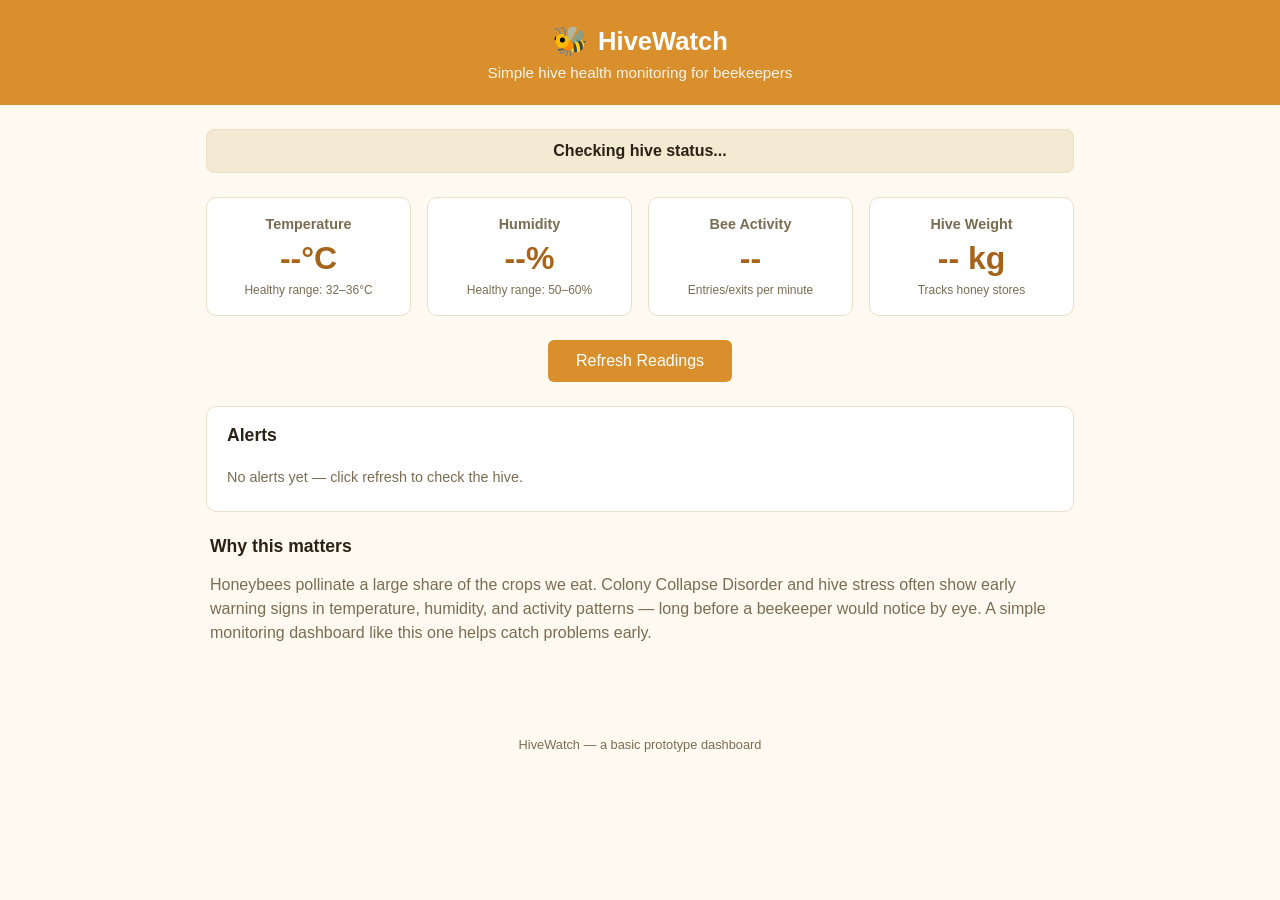
==== index.html @ 5d836e49 "Initial commit" ====
<!DOCTYPE html>
<html lang="en">
<head>
<meta charset="UTF-8">
<meta name="viewport" content="width=device-width, initial-scale=1.0">
<title>HiveWatch — Honeybee Monitoring</title>
<link rel="stylesheet" href="style.css">
</head>
<body>

  <header class="topbar">
    <div class="brand">
      <span class="brand-mark">🐝</span>
      <span class="brand-name">HiveWatch</span>
    </div>
    <p class="tagline">Simple hive health monitoring for beekeepers</p>
  </header>

  <main>

    <section class="status-banner" id="statusBanner">
      <span id="statusText">Checking hive status...</span>
    </section>

    <section class="stats-grid">
      <div class="stat-card">
        <h3>Temperature</h3>
        <p class="stat-value"><span id="tempValue">--</span>°C</p>
        <p class="stat-range">Healthy range: 32–36°C</p>
      </div>

      <div class="stat-card">
        <h3>Humidity</h3>
        <p class="stat-value"><span id="humidityValue">--</span>%</p>
        <p class="stat-range">Healthy range: 50–60%</p>
      </div>

      <div class="stat-card">
        <h3>Bee Activity</h3>
        <p class="stat-value"><span id="activityValue">--</span></p>
        <p class="stat-range">Entries/exits per minute</p>
      </div>

      <div class="stat-card">
        <h3>Hive Weight</h3>
        <p class="stat-value"><span id="weightValue">--</span> kg</p>
        <p class="stat-range">Tracks honey stores</p>
      </div>
    </section>

    <section class="controls">
      <button id="refreshBtn">Refresh Readings</button>
    </section>

    <section class="alerts">
      <h2>Alerts</h2>
      <ul id="alertList">
        <li class="no-alerts">No alerts yet — click refresh to check the hive.</li>
      </ul>
    </section>

    <section class="about">
      <h2>Why this matters</h2>
      <p>Honeybees pollinate a large share of the crops we eat. Colony Collapse Disorder and hive stress often show early warning signs in temperature, humidity, and activity patterns — long before a beekeeper would notice by eye. A simple monitoring dashboard like this one helps catch problems early.</p>
    </section>

  </main>

  <footer>
    <p>HiveWatch — a basic prototype dashboard</p>
  </footer>

<script src="script.js"></script>
</body>
</html>
---- style.css ----
:root {
  --amber: #d98f2b;
  --amber-dark: #a8631a;
  --dark: #2b2114;
  --bg: #fffaf1;
  --card-bg: #ffffff;
  --border: #eadfc7;
  --ok: #3f8a45;
  --warn: #c94b3b;
  --muted: #7a6c52;
}

* {
  box-sizing: border-box;
}

body {
  margin: 0;
  font-family: "Segoe UI", Roboto, Arial, sans-serif;
  background: var(--bg);
  color: var(--dark);
}

.topbar {
  background: var(--amber);
  color: #fff;
  padding: 24px 20px;
  text-align: center;
}

.brand {
  display: flex;
  justify-content: center;
  align-items: center;
  gap: 10px;
  font-size: 1.6rem;
  font-weight: 700;
}

.brand-mark {
  font-size: 1.8rem;
}

.tagline {
  margin: 6px 0 0;
  font-size: 0.95rem;
  opacity: 0.9;
}

main {
  max-width: 900px;
  margin: 0 auto;
  padding: 24px 16px 48px;
}

.status-banner {
  background: #f4ead4;
  border: 1px solid var(--border);
  border-radius: 8px;
  padding: 12px 16px;
  text-align: center;
  font-weight: 600;
  margin-bottom: 24px;
}

.status-banner.ok {
  background: #e6f4e6;
  color: var(--ok);
  border-color: #bfe3bf;
}

.status-banner.warn {
  background: #fbe9e6;
  color: var(--warn);
  border-color: #f3c6bd;
}

.stats-grid {
  display: grid;
  grid-template-columns: repeat(auto-fit, minmax(180px, 1fr));
  gap: 16px;
  margin-bottom: 24px;
}

.stat-card {
  background: var(--card-bg);
  border: 1px solid var(--border);
  border-radius: 10px;
  padding: 18px;
  text-align: center;
}

.stat-card h3 {
  margin: 0 0 8px;
  font-size: 0.9rem;
  color: var(--muted);
  font-weight: 600;
}

.stat-value {
  font-size: 2rem;
  font-weight: 700;
  color: var(--amber-dark);
  margin: 0;
}

.stat-range {
  font-size: 0.75rem;
  color: var(--muted);
  margin: 6px 0 0;
}

.controls {
  text-align: center;
  margin-bottom: 24px;
}

#refreshBtn {
  background: var(--amber);
  color: #fff;
  border: none;
  padding: 12px 28px;
  border-radius: 6px;
  font-size: 1rem;
  cursor: pointer;
}

#refreshBtn:hover {
  background: var(--amber-dark);
}

.alerts {
  background: var(--card-bg);
  border: 1px solid var(--border);
  border-radius: 10px;
  padding: 18px 20px;
  margin-bottom: 24px;
}

.alerts h2 {
  margin-top: 0;
  font-size: 1.1rem;
}

#alertList {
  list-style: none;
  margin: 0;
  padding: 0;
}

#alertList li {
  padding: 8px 0;
  border-bottom: 1px solid var(--border);
  font-size: 0.9rem;
}

#alertList li:last-child {
  border-bottom: none;
}

#alertList li.no-alerts {
  color: var(--muted);
}

#alertList li.warn {
  color: var(--warn);
  font-weight: 600;
}

.about {
  padding: 0 4px;
}

.about h2 {
  font-size: 1.1rem;
}

.about p {
  color: var(--muted);
  line-height: 1.5;
}

footer {
  text-align: center;
  padding: 16px;
  color: var(--muted);
  font-size: 0.8rem;
}
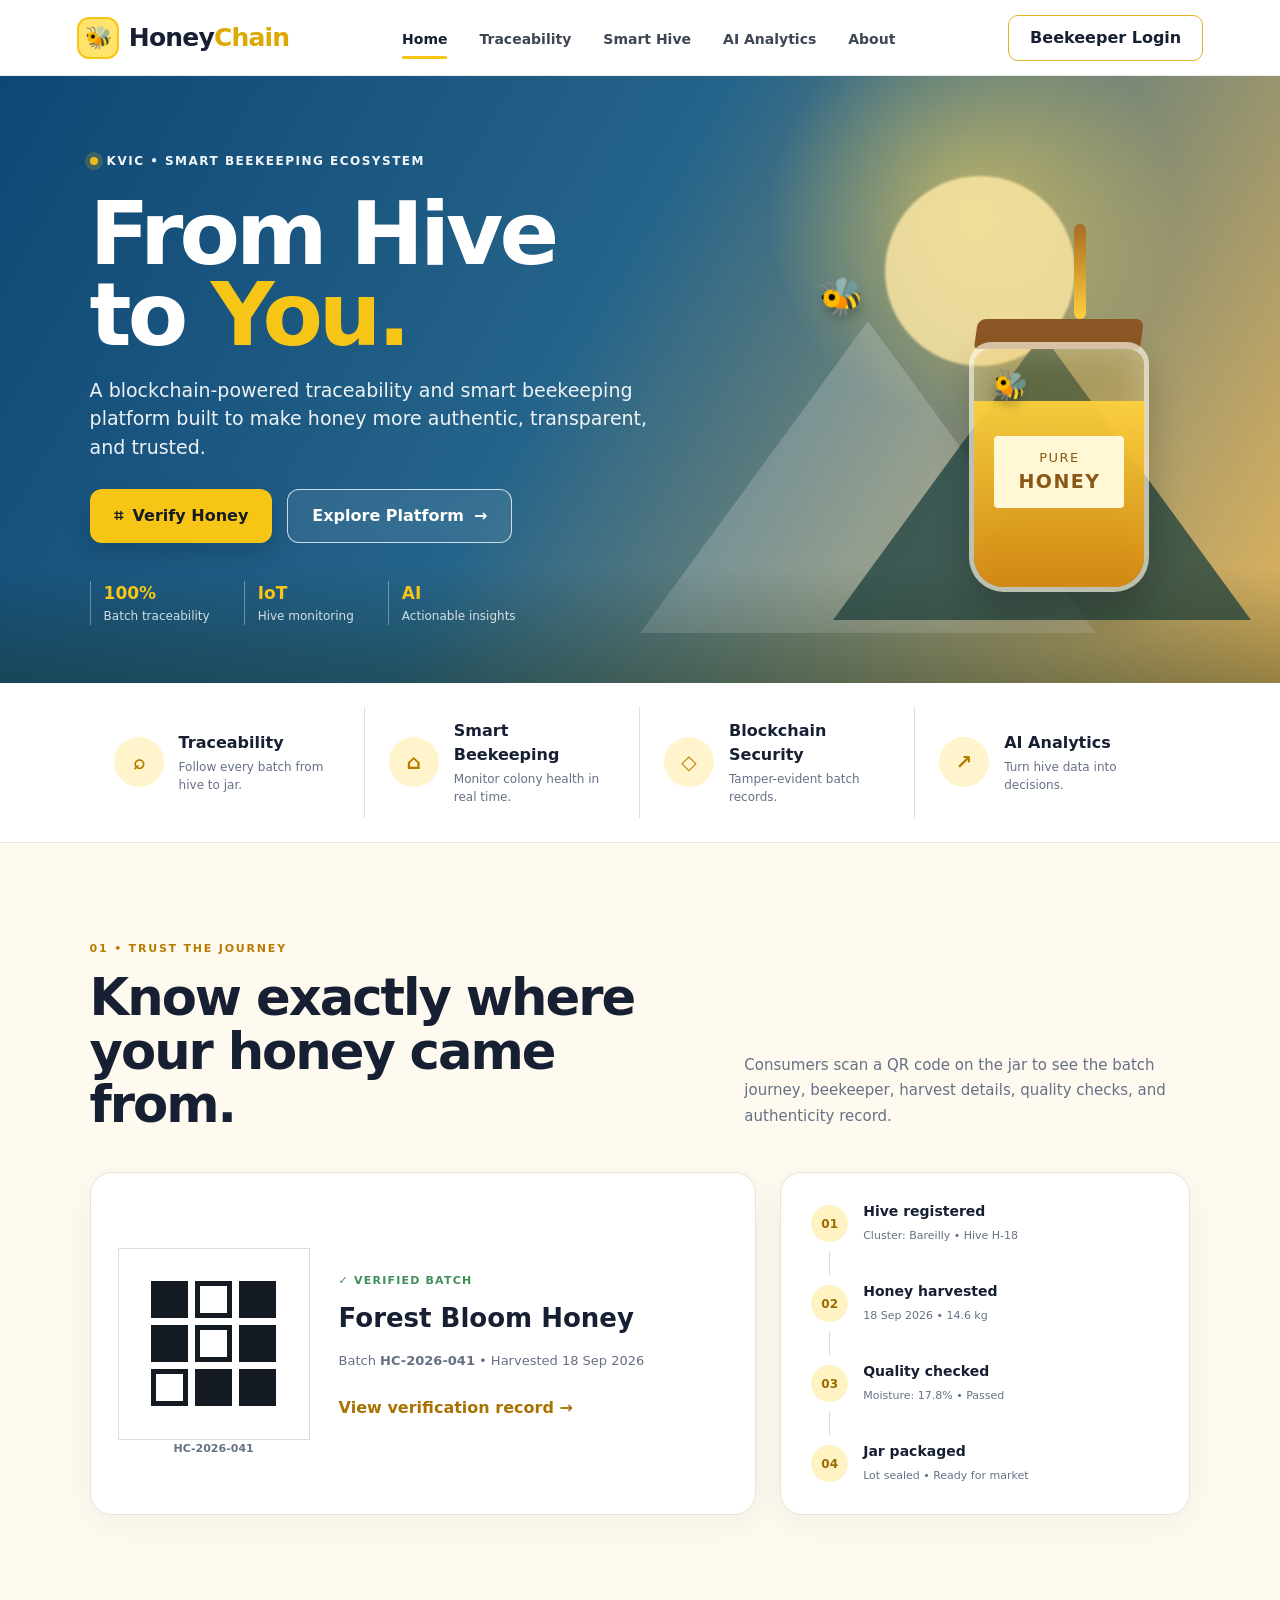
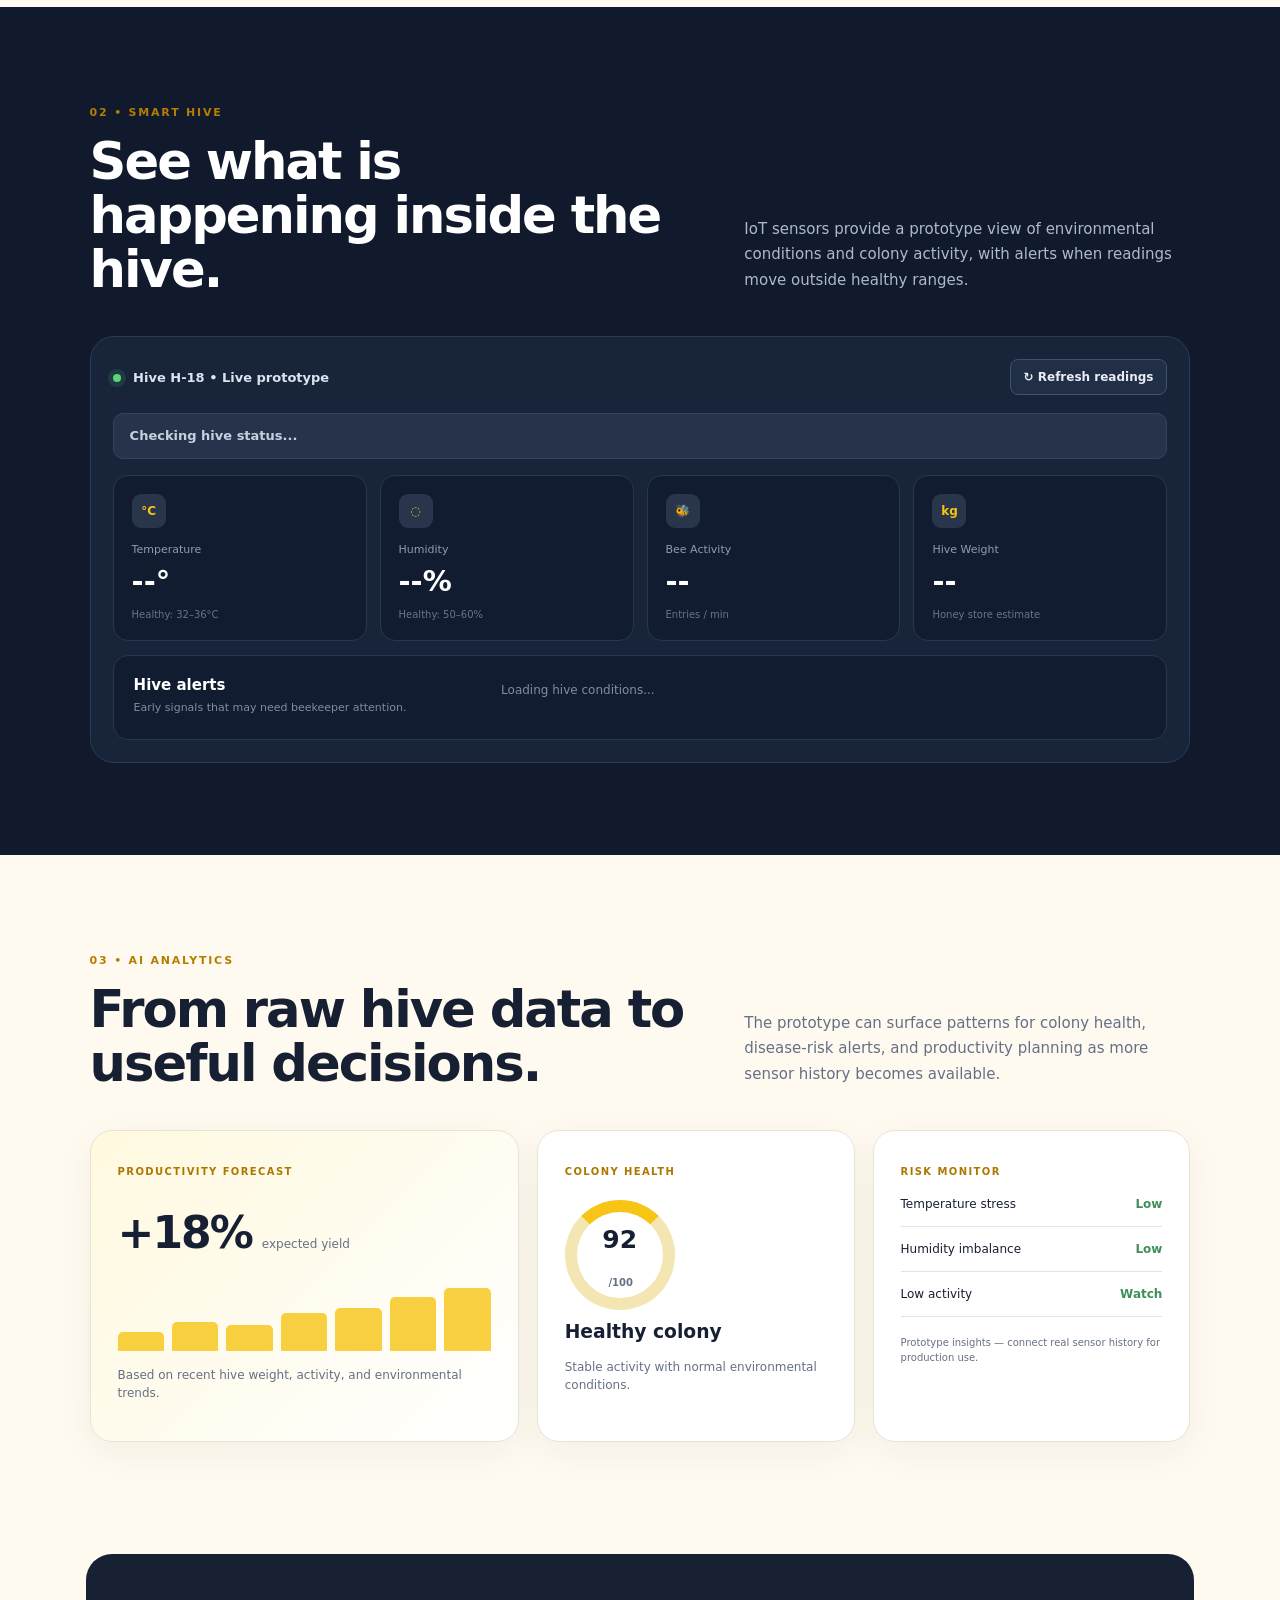
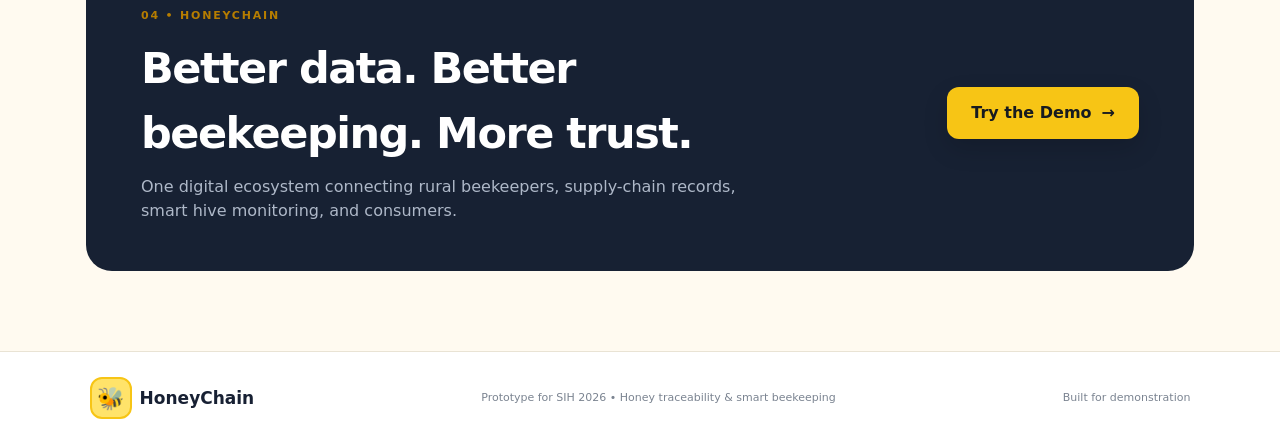
==== commit 2587990c: "Redesign HoneyChain website" ====
--- a/index.html
+++ b/index.html
@@ -1,75 +1,229 @@
 <!DOCTYPE html>
 <html lang="en">
 <head>
-<meta charset="UTF-8">
-<meta name="viewport" content="width=device-width, initial-scale=1.0">
-<title>HiveWatch — Honeybee Monitoring</title>
-<link rel="stylesheet" href="style.css">
+  <meta charset="UTF-8" />
+  <meta name="viewport" content="width=device-width, initial-scale=1.0" />
+  <title>HoneyChain — From Hive to You</title>
+  <meta name="description" content="HoneyChain — blockchain-powered honey traceability and smart beekeeping prototype." />
+  <link rel="stylesheet" href="style.css" />
 </head>
 <body>
-
-  <header class="topbar">
-    <div class="brand">
-      <span class="brand-mark">🐝</span>
-      <span class="brand-name">HiveWatch</span>
+  <header class="navbar">
+    <a class="brand" href="#home" aria-label="HoneyChain home">
+      <span class="brand-icon">🐝</span>
+      <span>Honey<span>Chain</span></span>
+    </a>
+
+    <nav class="nav-links" id="navLinks">
+      <a class="active" href="#home">Home</a>
+      <a href="#traceability">Traceability</a>
+      <a href="#smart-hive">Smart Hive</a>
+      <a href="#analytics">AI Analytics</a>
+      <a href="#about">About</a>
+    </nav>
+
+    <button class="login-btn" id="loginBtn">Beekeeper Login</button>
+    <button class="menu-btn" id="menuBtn" aria-label="Open navigation">☰</button>
+  </header>
+
+  <main>
+    <section class="hero" id="home">
+      <div class="hero-content">
+        <div class="eyebrow"><span></span> KVIC • Smart Beekeeping Ecosystem</div>
+        <h1>From <strong>Hive</strong><br />to <span>You.</span></h1>
+        <p class="hero-copy">
+          A blockchain-powered traceability and smart beekeeping platform
+          built to make honey more authentic, transparent, and trusted.
+        </p>
+
+        <div class="hero-actions">
+          <button class="btn primary" id="scanBtn">
+            <span>⌗</span> Verify Honey
+          </button>
+          <a class="btn secondary" href="#traceability">Explore Platform <span>→</span></a>
+        </div>
+
+        <div class="hero-proof">
+          <div><b>100%</b><span>Batch traceability</span></div>
+          <div><b>IoT</b><span>Hive monitoring</span></div>
+          <div><b>AI</b><span>Actionable insights</span></div>
+        </div>
+      </div>
+
+      <div class="hero-visual" aria-hidden="true">
+        <div class="sun"></div>
+        <div class="mountain mountain-back"></div>
+        <div class="mountain mountain-front"></div>
+        <div class="honey-jar">
+          <div class="jar-lid"></div>
+          <div class="jar">
+            <div class="honey"></div>
+            <div class="jar-label">PURE<br /><b>HONEY</b></div>
+          </div>
+        </div>
+        <div class="bee bee-one">🐝</div>
+        <div class="bee bee-two">🐝</div>
+        <div class="honey-drip"></div>
+      </div>
+    </section>
+
+    <section class="feature-strip">
+      <div class="feature-item">
+        <div class="feature-icon">⌕</div>
+        <div><h3>Traceability</h3><p>Follow every batch from hive to jar.</p></div>
+      </div>
+      <div class="feature-item">
+        <div class="feature-icon">⌂</div>
+        <div><h3>Smart Beekeeping</h3><p>Monitor colony health in real time.</p></div>
+      </div>
+      <div class="feature-item">
+        <div class="feature-icon">◇</div>
+        <div><h3>Blockchain Security</h3><p>Tamper-evident batch records.</p></div>
+      </div>
+      <div class="feature-item">
+        <div class="feature-icon">↗</div>
+        <div><h3>AI Analytics</h3><p>Turn hive data into decisions.</p></div>
+      </div>
+    </section>
+
+    <section class="section" id="traceability">
+      <div class="section-heading">
+        <div>
+          <span class="section-kicker">01 • TRUST THE JOURNEY</span>
+          <h2>Know exactly where your honey came from.</h2>
+        </div>
+        <p>Consumers scan a QR code on the jar to see the batch journey, beekeeper, harvest details, quality checks, and authenticity record.</p>
+      </div>
+
+      <div class="trace-grid">
+        <div class="trace-card">
+          <div class="qr-box" id="qrBox">
+            <div class="qr-pattern">
+              <i></i><i></i><i></i><i></i><i></i><i></i><i></i><i></i><i></i>
+            </div>
+            <span>HC-2026-041</span>
+          </div>
+          <div class="trace-card-copy">
+            <span class="verified">✓ VERIFIED BATCH</span>
+            <h3>Forest Bloom Honey</h3>
+            <p>Batch <b>HC-2026-041</b> • Harvested 18 Sep 2026</p>
+            <button class="text-btn" id="verifyBtn">View verification record →</button>
+          </div>
+        </div>
+
+        <div class="journey">
+          <div class="journey-step done"><span>01</span><div><b>Hive registered</b><small>Cluster: Bareilly • Hive H-18</small></div></div>
+          <div class="journey-line"></div>
+          <div class="journey-step done"><span>02</span><div><b>Honey harvested</b><small>18 Sep 2026 • 14.6 kg</small></div></div>
+          <div class="journey-line"></div>
+          <div class="journey-step done"><span>03</span><div><b>Quality checked</b><small>Moisture: 17.8% • Passed</small></div></div>
+          <div class="journey-line"></div>
+          <div class="journey-step"><span>04</span><div><b>Jar packaged</b><small>Lot sealed • Ready for market</small></div></div>
+        </div>
+      </div>
+    </section>
+
+    <section class="section dark-section" id="smart-hive">
+      <div class="section-heading light">
+        <div>
+          <span class="section-kicker">02 • SMART HIVE</span>
+          <h2>See what is happening inside the hive.</h2>
+        </div>
+        <p>IoT sensors provide a prototype view of environmental conditions and colony activity, with alerts when readings move outside healthy ranges.</p>
+      </div>
+
+      <div class="dashboard">
+        <div class="dash-top">
+          <div><span class="live-dot"></span> Hive H-18 • Live prototype</div>
+          <button id="refreshBtn" class="refresh-btn">↻ Refresh readings</button>
+        </div>
+
+        <div class="status" id="statusBanner"><span id="statusText">Checking hive status...</span></div>
+
+        <div class="sensor-grid">
+          <article class="sensor-card"><span class="sensor-icon">°C</span><small>Temperature</small><strong><span id="tempValue">--</span>°</strong><em>Healthy: 32–36°C</em></article>
+          <article class="sensor-card"><span class="sensor-icon">◌</span><small>Humidity</small><strong><span id="humidityValue">--</span>%</strong><em>Healthy: 50–60%</em></article>
+          <article class="sensor-card"><span class="sensor-icon">🐝</span><small>Bee Activity</small><strong><span id="activityValue">--</span></strong><em>Entries / min</em></article>
+          <article class="sensor-card"><span class="sensor-icon">kg</span><small>Hive Weight</small><strong><span id="weightValue">--</span></strong><em>Honey store estimate</em></article>
+        </div>
+
+        <div class="alert-panel">
+          <div>
+            <h3>Hive alerts</h3>
+            <p>Early signals that may need beekeeper attention.</p>
+          </div>
+          <ul id="alertList"><li class="no-alerts">Loading hive conditions...</li></ul>
+        </div>
+      </div>
+    </section>
+
+    <section class="section" id="analytics">
+      <div class="section-heading">
+        <div>
+          <span class="section-kicker">03 • AI ANALYTICS</span>
+          <h2>From raw hive data to useful decisions.</h2>
+        </div>
+        <p>The prototype can surface patterns for colony health, disease-risk alerts, and productivity planning as more sensor history becomes available.</p>
+      </div>
+
+      <div class="analytics-grid">
+        <article class="insight-card featured">
+          <span class="insight-label">PRODUCTIVITY FORECAST</span>
+          <div class="forecast"><strong>+18%</strong><span>expected yield</span></div>
+          <div class="mini-chart"><i style="height:28%"></i><i style="height:42%"></i><i style="height:38%"></i><i style="height:55%"></i><i style="height:62%"></i><i style="height:78%"></i><i style="height:91%"></i></div>
+          <p>Based on recent hive weight, activity, and environmental trends.</p>
+        </article>
+
+        <article class="insight-card">
+          <span class="insight-label">COLONY HEALTH</span>
+          <div class="health-ring">92<span>/100</span></div>
+          <h3>Healthy colony</h3>
+          <p>Stable activity with normal environmental conditions.</p>
+        </article>
+
+        <article class="insight-card">
+          <span class="insight-label">RISK MONITOR</span>
+          <div class="risk-row"><span>Temperature stress</span><b>Low</b></div>
+          <div class="risk-row"><span>Humidity imbalance</span><b>Low</b></div>
+          <div class="risk-row"><span>Low activity</span><b>Watch</b></div>
+          <p class="muted-note">Prototype insights — connect real sensor history for production use.</p>
+        </article>
+      </div>
+    </section>
+
+    <section class="cta-section" id="about">
+      <div>
+        <span class="section-kicker">04 • HONEYCHAIN</span>
+        <h2>Better data. Better beekeeping. More trust.</h2>
+        <p>One digital ecosystem connecting rural beekeepers, supply-chain records, smart hive monitoring, and consumers.</p>
+      </div>
+      <button class="btn primary" id="demoBtn">Try the Demo <span>→</span></button>
+    </section>
+  </main>
+
+  <footer>
+    <div class="footer-brand"><span class="brand-icon">🐝</span> HoneyChain</div>
+    <p>Prototype for SIH 2026 • Honey traceability & smart beekeeping</p>
+    <span>Built for demonstration</span>
+  </footer>
+
+  <div class="modal hidden" id="modal">
+    <div class="modal-card">
+      <button class="modal-close" id="modalClose">×</button>
+      <div class="modal-icon">✓</div>
+      <span class="verified">VERIFIED BATCH</span>
+      <h2>HoneyChain authenticity record</h2>
+      <p>This prototype record confirms that batch <b>HC-2026-041</b> is linked to Hive H-18 and its recorded harvest and quality-check events.</p>
+      <div class="record">
+        <span>Batch ID</span><b>HC-2026-041</b>
+        <span>Origin</span><b>Bareilly Beekeeping Cluster</b>
+        <span>Harvest</span><b>18 September 2026</b>
+        <span>Record status</span><b class="green">Tamper-evident demo record</b>
+      </div>
+      <button class="btn primary full" id="modalDone">Done</button>
     </div>
-    <p class="tagline">Simple hive health monitoring for beekeepers</p>
-  </header>
-
-  <main>
-
-    <section class="status-banner" id="statusBanner">
-      <span id="statusText">Checking hive status...</span>
-    </section>
-
-    <section class="stats-grid">
-      <div class="stat-card">
-        <h3>Temperature</h3>
-        <p class="stat-value"><span id="tempValue">--</span>°C</p>
-        <p class="stat-range">Healthy range: 32–36°C</p>
-      </div>
-
-      <div class="stat-card">
-        <h3>Humidity</h3>
-        <p class="stat-value"><span id="humidityValue">--</span>%</p>
-        <p class="stat-range">Healthy range: 50–60%</p>
-      </div>
-
-      <div class="stat-card">
-        <h3>Bee Activity</h3>
-        <p class="stat-value"><span id="activityValue">--</span></p>
-        <p class="stat-range">Entries/exits per minute</p>
-      </div>
-
-      <div class="stat-card">
-        <h3>Hive Weight</h3>
-        <p class="stat-value"><span id="weightValue">--</span> kg</p>
-        <p class="stat-range">Tracks honey stores</p>
-      </div>
-    </section>
-
-    <section class="controls">
-      <button id="refreshBtn">Refresh Readings</button>
-    </section>
-
-    <section class="alerts">
-      <h2>Alerts</h2>
-      <ul id="alertList">
-        <li class="no-alerts">No alerts yet — click refresh to check the hive.</li>
-      </ul>
-    </section>
-
-    <section class="about">
-      <h2>Why this matters</h2>
-      <p>Honeybees pollinate a large share of the crops we eat. Colony Collapse Disorder and hive stress often show early warning signs in temperature, humidity, and activity patterns — long before a beekeeper would notice by eye. A simple monitoring dashboard like this one helps catch problems early.</p>
-    </section>
-
-  </main>
-
-  <footer>
-    <p>HiveWatch — a basic prototype dashboard</p>
-  </footer>
-
-<script src="script.js"></script>
+  </div>
+
+  <script src="script.js"></script>
 </body>
 </html>
--- a/style.css
+++ b/style.css
@@ -1,188 +1,258 @@
 :root {
-  --amber: #d98f2b;
-  --amber-dark: #a8631a;
-  --dark: #2b2114;
-  --bg: #fffaf1;
-  --card-bg: #ffffff;
-  --border: #eadfc7;
-  --ok: #3f8a45;
-  --warn: #c94b3b;
-  --muted: #7a6c52;
-}
-
-* {
-  box-sizing: border-box;
-}
-
+  --yellow: #f7c515;
+  --yellow-dark: #dca900;
+  --ink: #172033;
+  --muted: #667085;
+  --cream: #fffaf0;
+  --cream-2: #f8f0d9;
+  --white: #ffffff;
+  --line: #e9e3d4;
+  --green: #3f8f5b;
+  --red: #c94c43;
+  --navy: #101a2c;
+}
+
+* { box-sizing: border-box; }
+html { scroll-behavior: smooth; }
 body {
   margin: 0;
-  font-family: "Segoe UI", Roboto, Arial, sans-serif;
-  background: var(--bg);
-  color: var(--dark);
-}
-
-.topbar {
-  background: var(--amber);
-  color: #fff;
-  padding: 24px 20px;
-  text-align: center;
-}
-
+  font-family: Inter, ui-sans-serif, system-ui, -apple-system, BlinkMacSystemFont, "Segoe UI", sans-serif;
+  color: var(--ink);
+  background: var(--cream);
+  line-height: 1.5;
+}
+button, a { font: inherit; }
+button { cursor: pointer; }
+a { color: inherit; text-decoration: none; }
+
+.navbar {
+  height: 76px;
+  background: rgba(255,255,255,.96);
+  border-bottom: 1px solid rgba(20,30,45,.08);
+  display: flex;
+  align-items: center;
+  padding: 0 clamp(22px, 6vw, 84px);
+  gap: 30px;
+  position: sticky;
+  top: 0;
+  z-index: 20;
+  backdrop-filter: blur(14px);
+}
 .brand {
-  display: flex;
-  justify-content: center;
-  align-items: center;
-  gap: 10px;
-  font-size: 1.6rem;
-  font-weight: 700;
-}
-
-.brand-mark {
-  font-size: 1.8rem;
-}
-
-.tagline {
-  margin: 6px 0 0;
-  font-size: 0.95rem;
-  opacity: 0.9;
-}
-
-main {
-  max-width: 900px;
-  margin: 0 auto;
-  padding: 24px 16px 48px;
-}
-
-.status-banner {
-  background: #f4ead4;
-  border: 1px solid var(--border);
-  border-radius: 8px;
-  padding: 12px 16px;
-  text-align: center;
-  font-weight: 600;
-  margin-bottom: 24px;
-}
-
-.status-banner.ok {
-  background: #e6f4e6;
-  color: var(--ok);
-  border-color: #bfe3bf;
-}
-
-.status-banner.warn {
-  background: #fbe9e6;
-  color: var(--warn);
-  border-color: #f3c6bd;
-}
-
-.stats-grid {
-  display: grid;
-  grid-template-columns: repeat(auto-fit, minmax(180px, 1fr));
-  gap: 16px;
-  margin-bottom: 24px;
-}
-
-.stat-card {
-  background: var(--card-bg);
-  border: 1px solid var(--border);
-  border-radius: 10px;
-  padding: 18px;
-  text-align: center;
-}
-
-.stat-card h3 {
-  margin: 0 0 8px;
-  font-size: 0.9rem;
-  color: var(--muted);
-  font-weight: 600;
-}
-
-.stat-value {
-  font-size: 2rem;
-  font-weight: 700;
-  color: var(--amber-dark);
-  margin: 0;
-}
-
-.stat-range {
-  font-size: 0.75rem;
-  color: var(--muted);
-  margin: 6px 0 0;
-}
-
-.controls {
-  text-align: center;
-  margin-bottom: 24px;
-}
-
-#refreshBtn {
-  background: var(--amber);
-  color: #fff;
-  border: none;
-  padding: 12px 28px;
-  border-radius: 6px;
-  font-size: 1rem;
-  cursor: pointer;
-}
-
-#refreshBtn:hover {
-  background: var(--amber-dark);
-}
-
-.alerts {
-  background: var(--card-bg);
-  border: 1px solid var(--border);
-  border-radius: 10px;
-  padding: 18px 20px;
-  margin-bottom: 24px;
-}
-
-.alerts h2 {
-  margin-top: 0;
-  font-size: 1.1rem;
-}
-
-#alertList {
-  list-style: none;
-  margin: 0;
-  padding: 0;
-}
-
-#alertList li {
-  padding: 8px 0;
-  border-bottom: 1px solid var(--border);
-  font-size: 0.9rem;
-}
-
-#alertList li:last-child {
-  border-bottom: none;
-}
-
-#alertList li.no-alerts {
-  color: var(--muted);
-}
-
-#alertList li.warn {
-  color: var(--warn);
-  font-weight: 600;
-}
-
-.about {
-  padding: 0 4px;
-}
-
-.about h2 {
-  font-size: 1.1rem;
-}
-
-.about p {
-  color: var(--muted);
-  line-height: 1.5;
-}
-
-footer {
-  text-align: center;
-  padding: 16px;
-  color: var(--muted);
-  font-size: 0.8rem;
-}
+  display: flex; align-items: center; gap: 10px;
+  font-size: 25px; font-weight: 800; letter-spacing: -.8px;
+}
+.brand > span:last-child span { color: var(--yellow-dark); }
+.brand-icon {
+  width: 42px; height: 42px; border-radius: 12px;
+  display: grid; place-items: center;
+  background: #ffe36a; border: 2px solid var(--yellow);
+  font-size: 22px;
+}
+.nav-links { display: flex; gap: 32px; margin: 0 auto; }
+.nav-links a { padding: 27px 0 24px; color: #3e4654; font-weight: 600; font-size: 14px; position: relative; }
+.nav-links a:hover, .nav-links a.active { color: var(--ink); }
+.nav-links a.active::after {
+  content: ""; position: absolute; height: 3px; left: 0; right: 0; bottom: 15px;
+  background: var(--yellow); border-radius: 99px;
+}
+.login-btn {
+  border: 1.5px solid #dcb426; background: white; border-radius: 10px;
+  padding: 10px 21px; font-weight: 800; color: var(--ink);
+}
+.menu-btn { display:none; border:0; background:transparent; font-size:25px; }
+
+.hero {
+  min-height: 530px;
+  position: relative; overflow: hidden;
+  display: grid; grid-template-columns: 1.05fr .95fr;
+  padding: 76px clamp(22px, 7vw, 96px) 58px;
+  color: white;
+  background:
+    radial-gradient(circle at 76% 23%, rgba(255,219,90,.55), transparent 19%),
+    linear-gradient(120deg, #0e4774 0%, #25648a 45%, #e3b45c 100%);
+}
+.hero::after {
+  content: ""; position:absolute; inset:auto 0 0; height:115px;
+  background: linear-gradient(180deg, transparent, rgba(22,45,25,.38));
+}
+.hero-content { z-index: 3; max-width: 650px; }
+.eyebrow { display:flex; align-items:center; gap:9px; font-size:12px; letter-spacing:1.5px; font-weight:800; text-transform:uppercase; opacity:.95; }
+.eyebrow span { width:8px; height:8px; background:var(--yellow); border-radius:50%; box-shadow:0 0 0 5px rgba(247,197,21,.2); }
+.hero h1 { font-size: clamp(54px, 7vw, 88px); line-height:.92; letter-spacing:-4px; margin:24px 0 20px; }
+.hero h1 strong { font-weight: 800; }
+.hero h1 span { color: var(--yellow); }
+.hero-copy { max-width: 590px; font-size: 19px; color: rgba(255,255,255,.92); }
+.hero-actions { display:flex; gap:15px; margin-top:28px; flex-wrap:wrap; }
+.btn {
+  border: 0; border-radius: 12px; padding: 14px 24px; font-weight:800;
+  display:inline-flex; align-items:center; justify-content:center; gap:10px;
+  transition: .2s transform, .2s box-shadow, .2s background;
+}
+.btn:hover { transform: translateY(-2px); }
+.btn.primary { background: var(--yellow); color:#171b20; box-shadow: 0 10px 25px rgba(0,0,0,.15); }
+.btn.primary:hover { background:#ffd63c; }
+.btn.secondary { color:white; border:1.5px solid rgba(255,255,255,.75); background:rgba(255,255,255,.08); }
+.hero-proof { display:flex; gap:34px; margin-top:38px; }
+.hero-proof div { display:flex; flex-direction:column; border-left:1px solid rgba(255,255,255,.35); padding-left:13px; }
+.hero-proof b { font-size:17px; color:var(--yellow); }
+.hero-proof span { font-size:12px; opacity:.8; }
+
+.hero-visual { position:relative; min-height:400px; }
+.sun { width:190px; height:190px; border-radius:50%; background:#ffe9a6; opacity:.8; position:absolute; right:22%; top:5%; filter:blur(1px); }
+.mountain { position:absolute; bottom:18px; width:0; height:0; border-left:190px solid transparent; border-right:190px solid transparent; border-bottom:260px solid rgba(27,66,80,.55); }
+.mountain-back { left:2%; border-bottom-color:rgba(255,255,255,.18); transform:scale(1.2); }
+.mountain-front { right:-8%; border-bottom-color:rgba(24,61,62,.72); transform:scale(1.1); }
+.honey-jar { position:absolute; right:4%; bottom:6px; width:220px; height:300px; z-index:2; }
+.jar-lid { position:absolute; left:27px; top:0; width:166px; height:30px; border-radius:8px 8px 4px 4px; background:#8b5724; transform:skew(-8deg); }
+.jar {
+  position:absolute; left:20px; top:23px; width:180px; height:250px;
+  border:5px solid rgba(255,255,255,.58); border-top-width:7px;
+  border-radius:22px 22px 35px 35px; overflow:hidden;
+  background:rgba(245,187,44,.2); box-shadow:inset 0 0 35px rgba(255,255,255,.25), 0 20px 35px rgba(0,0,0,.2);
+}
+.honey { position:absolute; left:0; right:0; bottom:0; height:78%; background:linear-gradient(180deg,#ffd33c,#d9890e); opacity:.93; }
+.jar-label { position:absolute; left:20px; right:20px; top:87px; padding:12px 4px; text-align:center; background:#fff7d6; color:#8a5716; font-size:13px; letter-spacing:1.5px; border-radius:4px; }
+.jar-label b { font-size:19px; }
+.bee { position:absolute; z-index:4; font-size:36px; filter:drop-shadow(0 8px 5px rgba(0,0,0,.18)); }
+.bee-one { left:29%; top:25%; transform:rotate(-12deg); }
+.bee-two { right:31%; top:45%; font-size:29px; transform:rotate(18deg); }
+.honey-drip { position:absolute; right:104px; top:72px; width:12px; height:95px; background:linear-gradient(#a96b25,#ffd03c); border-radius:10px; z-index:3; }
+
+.feature-strip {
+  display:grid; grid-template-columns:repeat(4,1fr); background:white;
+  padding:24px clamp(20px,7vw,96px); border-bottom:1px solid var(--line);
+}
+.feature-item { display:flex; gap:15px; align-items:center; padding:12px 24px; border-right:1px solid #dedede; }
+.feature-item:last-child { border-right:0; }
+.feature-icon {
+  min-width:50px; height:50px; border-radius:50%; display:grid; place-items:center;
+  background:#fff4cc; color:#b47d00; font-weight:900; font-size:20px;
+}
+.feature-item h3 { margin:0; font-size:16px; }
+.feature-item p { margin:3px 0 0; color:var(--muted); font-size:12px; }
+
+.section { padding:92px clamp(22px, 7vw, 96px); max-width:1300px; margin:auto; }
+.section-heading { display:grid; grid-template-columns:1fr .75fr; gap:60px; align-items:end; margin-bottom:40px; }
+.section-kicker { color:#b67d00; font-weight:900; font-size:11px; letter-spacing:1.8px; }
+.section-heading h2 { font-size:clamp(34px,4vw,53px); line-height:1.05; letter-spacing:-2px; margin:12px 0 0; }
+.section-heading > p { color:var(--muted); font-size:15px; max-width:470px; line-height:1.7; margin:0 0 3px; }
+
+.trace-grid { display:grid; grid-template-columns:1.3fr .8fr; gap:24px; }
+.trace-card, .journey, .insight-card {
+  background:white; border:1px solid var(--line); border-radius:22px;
+  box-shadow:0 10px 35px rgba(42,33,20,.05);
+}
+.trace-card { padding:28px; display:flex; gap:30px; align-items:center; }
+.qr-box { width:190px; min-width:190px; height:190px; background:#fff; border:8px solid #fff; box-shadow:0 0 0 1px #ddd; display:grid; place-items:center; position:relative; }
+.qr-pattern { width:125px; height:125px; display:grid; grid-template-columns:repeat(3,1fr); gap:7px; }
+.qr-pattern i { background:#141a22; display:block; }
+.qr-pattern i:nth-child(2), .qr-pattern i:nth-child(5), .qr-pattern i:nth-child(7) { background:white; border:5px solid #141a22; }
+.qr-box > span { position:absolute; bottom:-27px; font-size:11px; font-weight:800; color:var(--muted); }
+.verified { color:var(--green); font-size:11px; font-weight:900; letter-spacing:1.2px; }
+.trace-card h3 { font-size:26px; margin:8px 0; }
+.trace-card p { color:var(--muted); font-size:13px; }
+.text-btn { border:0; background:transparent; color:#a87300; font-weight:800; padding:0; margin-top:12px; }
+.journey { padding:28px 30px; }
+.journey-step { display:flex; align-items:center; gap:15px; }
+.journey-step > span { width:37px; height:37px; display:grid; place-items:center; border-radius:50%; background:#fff3c4; color:#9a6b00; font-weight:900; font-size:12px; }
+.journey-step b { display:block; font-size:14px; }
+.journey-step small { color:var(--muted); font-size:11px; }
+.journey-line { width:1px; height:25px; background:#e4dcc7; margin:5px 0 5px 18px; }
+
+.dark-section { max-width:none; background:var(--navy); color:white; }
+.dark-section .section-heading { max-width:1108px; margin-left:auto; margin-right:auto; }
+.section-heading.light h2 { color:white; }
+.section-heading.light > p { color:#aeb9ca; }
+.dashboard { max-width:1108px; margin:auto; background:#18243a; border:1px solid #2d3a50; border-radius:24px; padding:22px; }
+.dash-top { display:flex; justify-content:space-between; align-items:center; margin-bottom:18px; color:#dce4ef; font-size:13px; font-weight:700; }
+.live-dot { display:inline-block; width:8px; height:8px; background:#5ed47a; border-radius:50%; box-shadow:0 0 0 5px rgba(94,212,122,.12); margin-right:8px; }
+.refresh-btn { border:1px solid #40516a; background:#202e46; color:#e8edf5; padding:8px 13px; border-radius:8px; font-size:12px; }
+.status { padding:12px 16px; border-radius:10px; background:#26334b; color:#c6d1e0; border:1px solid #35435a; font-size:13px; font-weight:800; margin-bottom:16px; }
+.status.ok { background:rgba(63,143,91,.12); border-color:rgba(94,212,122,.3); color:#81e59a; }
+.status.warn { background:rgba(201,76,67,.12); border-color:rgba(201,76,67,.3); color:#ff9b92; }
+.sensor-grid { display:grid; grid-template-columns:repeat(4,1fr); gap:13px; }
+.sensor-card { background:#111c30; border:1px solid #29364d; border-radius:15px; padding:18px; position:relative; }
+.sensor-icon { width:34px; height:34px; display:grid; place-items:center; border-radius:9px; background:#29354b; color:var(--yellow); font-size:12px; font-weight:900; }
+.sensor-card small { display:block; color:#8f9db1; margin-top:14px; font-size:11px; }
+.sensor-card strong { display:block; font-size:29px; margin-top:2px; }
+.sensor-card em { display:block; color:#66758b; font-size:10px; font-style:normal; margin-top:3px; }
+.alert-panel { margin-top:14px; background:#111c30; border:1px solid #29364d; border-radius:15px; padding:18px 20px; display:grid; grid-template-columns:.7fr 1.3fr; gap:20px; }
+.alert-panel h3 { margin:0; font-size:15px; }
+.alert-panel p { margin:4px 0; color:#7f8da2; font-size:11px; }
+#alertList { list-style:none; margin:0; padding:0; }
+#alertList li { padding:7px 0; color:#ff9b92; font-size:12px; border-bottom:1px solid #253249; }
+#alertList li:last-child { border-bottom:0; }
+#alertList .no-alerts { color:#7e8da2; }
+
+.analytics-grid { display:grid; grid-template-columns:1.35fr 1fr 1fr; gap:18px; }
+.insight-card { padding:27px; min-height:250px; }
+.insight-card.featured { background:linear-gradient(135deg,#fff9df,#fff); }
+.insight-label { color:#ad7800; font-size:10px; font-weight:900; letter-spacing:1.4px; }
+.forecast { display:flex; align-items:baseline; gap:10px; margin:18px 0 4px; }
+.forecast strong { font-size:44px; letter-spacing:-2px; }
+.forecast span { color:var(--muted); font-size:12px; }
+.mini-chart { height:70px; display:flex; align-items:end; gap:8px; margin:15px 0; }
+.mini-chart i { display:block; flex:1; background:var(--yellow); border-radius:5px 5px 1px 1px; opacity:.8; }
+.insight-card p { color:var(--muted); font-size:12px; }
+.health-ring { width:110px; height:110px; border-radius:50%; border:12px solid #f3e6b2; border-top-color:var(--yellow); display:grid; place-items:center; margin:18px 0 8px; font-size:25px; font-weight:900; }
+.health-ring span { font-size:10px; color:var(--muted); margin-left:2px; }
+.insight-card h3 { margin:0; }
+.risk-row { display:flex; justify-content:space-between; padding:13px 0; border-bottom:1px solid var(--line); font-size:12px; }
+.risk-row b { color:var(--green); }
+.muted-note { font-size:10px !important; margin-top:18px; }
+
+.cta-section {
+  margin:20px auto 80px; max-width:1108px; border-radius:26px; padding:48px 55px;
+  background:#172133; color:white; display:flex; justify-content:space-between; align-items:center; gap:30px;
+}
+.cta-section h2 { margin:10px 0; font-size:clamp(28px,4vw,43px); letter-spacing:-1.5px; max-width:670px; }
+.cta-section p { color:#aeb8c8; max-width:620px; margin:0; }
+
+footer { background:white; border-top:1px solid var(--line); padding:25px clamp(22px,7vw,96px); display:flex; align-items:center; justify-content:space-between; color:#7b8491; font-size:11px; }
+.footer-brand { color:var(--ink); font-size:17px; font-weight:900; display:flex; gap:8px; align-items:center; }
+
+.modal { position:fixed; inset:0; background:rgba(10,17,30,.65); backdrop-filter:blur(7px); display:grid; place-items:center; padding:20px; z-index:50; }
+.modal.hidden { display:none; }
+.modal-card { width:min(470px,100%); background:white; border-radius:22px; padding:34px; position:relative; box-shadow:0 25px 70px rgba(0,0,0,.25); }
+.modal-close { position:absolute; right:17px; top:13px; border:0; background:#f4f0e7; border-radius:50%; width:32px; height:32px; font-size:22px; }
+.modal-icon { width:52px; height:52px; border-radius:50%; display:grid; place-items:center; background:#e6f5eb; color:var(--green); font-size:24px; font-weight:900; margin-bottom:17px; }
+.modal-card h2 { margin:8px 0; }
+.modal-card > p { color:var(--muted); font-size:13px; }
+.record { display:grid; grid-template-columns:1fr 1.2fr; gap:10px 15px; background:#faf7ef; padding:16px; border-radius:13px; margin:18px 0; font-size:12px; }
+.record span { color:var(--muted); }
+.green { color:var(--green); }
+.full { width:100%; }
+
+@media (max-width: 900px) {
+  .nav-links { gap:16px; }
+  .hero { grid-template-columns:1fr; }
+  .hero-visual { position:absolute; inset:0; opacity:.38; }
+  .hero-content { position:relative; }
+  .feature-strip { grid-template-columns:repeat(2,1fr); }
+  .feature-item:nth-child(2) { border-right:0; }
+  .section-heading, .trace-grid, .analytics-grid { grid-template-columns:1fr; }
+  .sensor-grid { grid-template-columns:repeat(2,1fr); }
+}
+@media (max-width: 650px) {
+  .navbar { height:66px; padding:0 18px; }
+  .nav-links { display:none; position:absolute; left:12px; right:12px; top:72px; background:white; border:1px solid var(--line); border-radius:14px; padding:10px 18px; flex-direction:column; gap:0; box-shadow:0 15px 35px rgba(0,0,0,.1); }
+  .nav-links.open { display:flex; }
+  .nav-links a { padding:12px 0; }
+  .nav-links a.active::after { bottom:5px; }
+  .login-btn { display:none; }
+  .menu-btn { display:block; margin-left:auto; }
+  .hero { min-height:620px; padding:58px 22px 42px; }
+  .hero h1 { font-size:57px; letter-spacing:-3px; }
+  .hero-copy { font-size:16px; }
+  .hero-proof { gap:14px; }
+  .feature-strip { grid-template-columns:1fr; }
+  .feature-item { border-right:0; border-bottom:1px solid #dedede; }
+  .feature-item:last-child { border-bottom:0; }
+  .section { padding:65px 20px; }
+  .trace-card { flex-direction:column; text-align:center; }
+  .sensor-grid { grid-template-columns:1fr 1fr; }
+  .alert-panel { grid-template-columns:1fr; }
+  .cta-section { margin:10px 20px 60px; padding:35px 26px; flex-direction:column; align-items:flex-start; }
+  footer { flex-direction:column; gap:10px; text-align:center; }
+}
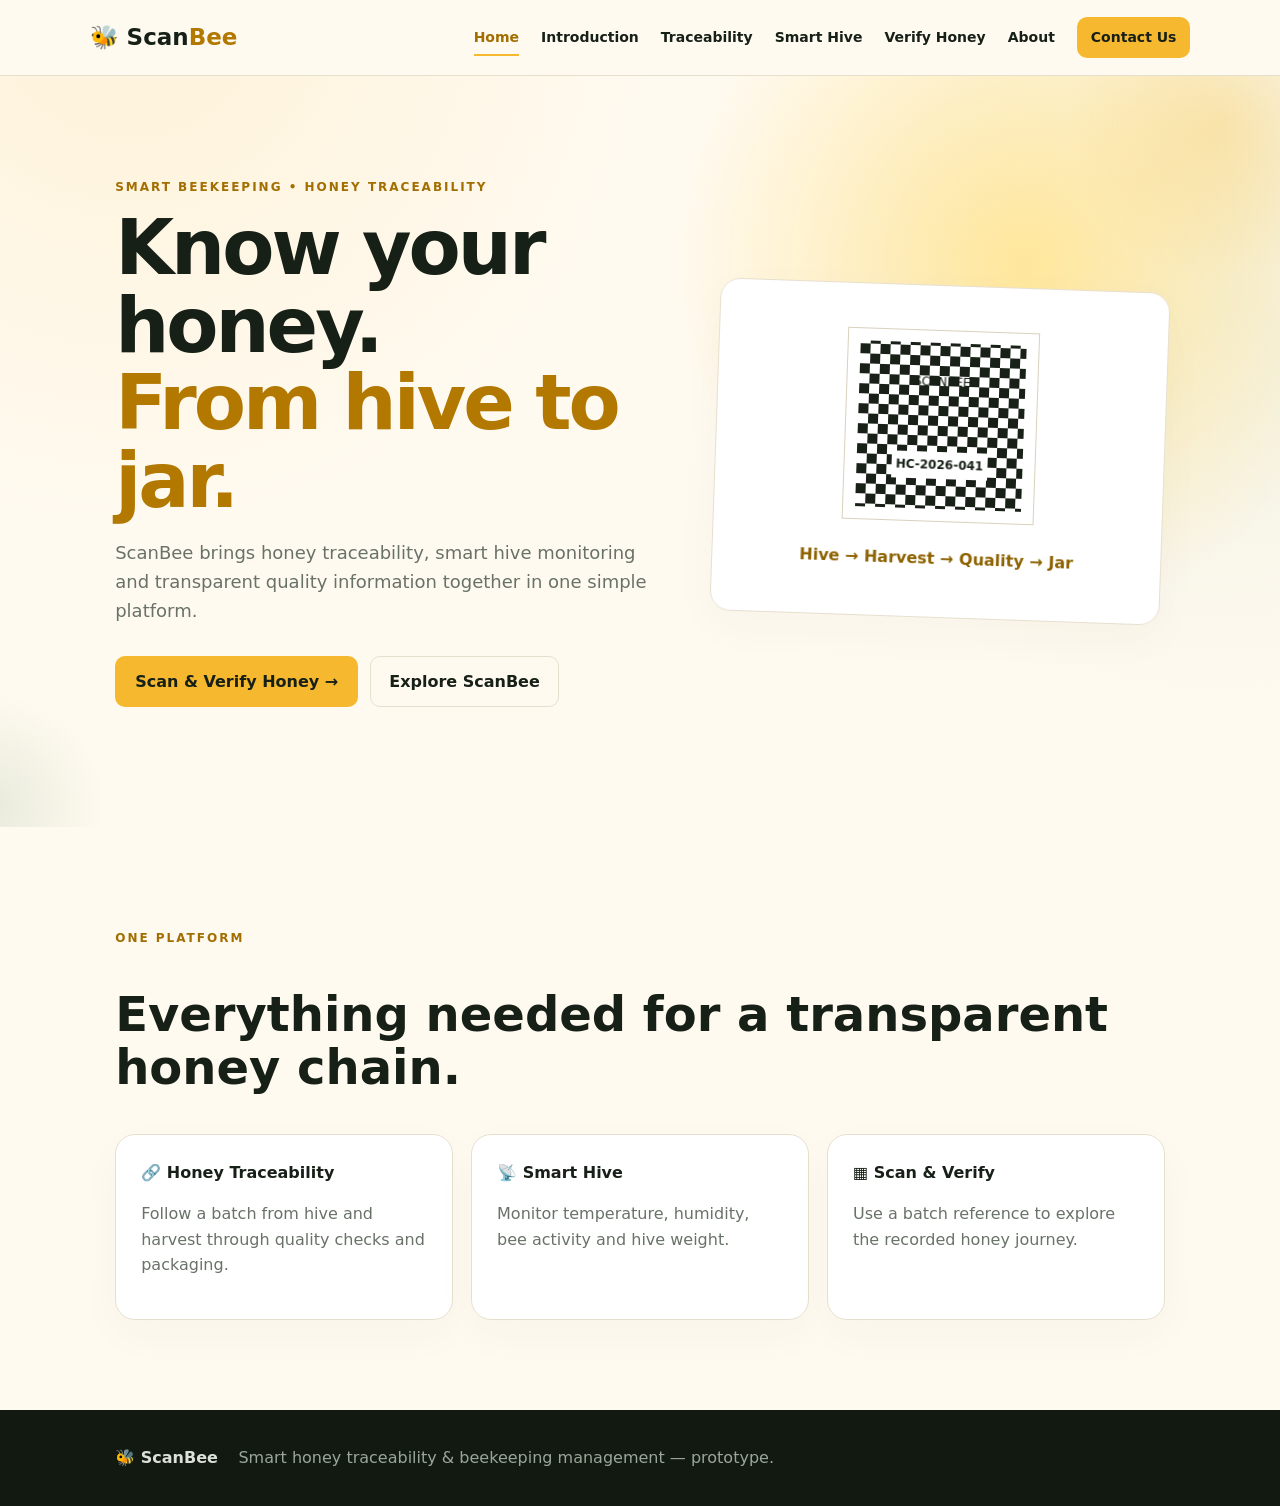
==== commit beea74f9: "Add ScanBee multipage website" ====
--- a/index.html
+++ b/index.html
@@ -1,229 +1,4 @@
-<!DOCTYPE html>
-<html lang="en">
-<head>
-  <meta charset="UTF-8" />
-  <meta name="viewport" content="width=device-width, initial-scale=1.0" />
-  <title>HoneyChain — From Hive to You</title>
-  <meta name="description" content="HoneyChain — blockchain-powered honey traceability and smart beekeeping prototype." />
-  <link rel="stylesheet" href="style.css" />
-</head>
-<body>
-  <header class="navbar">
-    <a class="brand" href="#home" aria-label="HoneyChain home">
-      <span class="brand-icon">🐝</span>
-      <span>Honey<span>Chain</span></span>
-    </a>
-
-    <nav class="nav-links" id="navLinks">
-      <a class="active" href="#home">Home</a>
-      <a href="#traceability">Traceability</a>
-      <a href="#smart-hive">Smart Hive</a>
-      <a href="#analytics">AI Analytics</a>
-      <a href="#about">About</a>
-    </nav>
-
-    <button class="login-btn" id="loginBtn">Beekeeper Login</button>
-    <button class="menu-btn" id="menuBtn" aria-label="Open navigation">☰</button>
-  </header>
-
-  <main>
-    <section class="hero" id="home">
-      <div class="hero-content">
-        <div class="eyebrow"><span></span> KVIC • Smart Beekeeping Ecosystem</div>
-        <h1>From <strong>Hive</strong><br />to <span>You.</span></h1>
-        <p class="hero-copy">
-          A blockchain-powered traceability and smart beekeeping platform
-          built to make honey more authentic, transparent, and trusted.
-        </p>
-
-        <div class="hero-actions">
-          <button class="btn primary" id="scanBtn">
-            <span>⌗</span> Verify Honey
-          </button>
-          <a class="btn secondary" href="#traceability">Explore Platform <span>→</span></a>
-        </div>
-
-        <div class="hero-proof">
-          <div><b>100%</b><span>Batch traceability</span></div>
-          <div><b>IoT</b><span>Hive monitoring</span></div>
-          <div><b>AI</b><span>Actionable insights</span></div>
-        </div>
-      </div>
-
-      <div class="hero-visual" aria-hidden="true">
-        <div class="sun"></div>
-        <div class="mountain mountain-back"></div>
-        <div class="mountain mountain-front"></div>
-        <div class="honey-jar">
-          <div class="jar-lid"></div>
-          <div class="jar">
-            <div class="honey"></div>
-            <div class="jar-label">PURE<br /><b>HONEY</b></div>
-          </div>
-        </div>
-        <div class="bee bee-one">🐝</div>
-        <div class="bee bee-two">🐝</div>
-        <div class="honey-drip"></div>
-      </div>
-    </section>
-
-    <section class="feature-strip">
-      <div class="feature-item">
-        <div class="feature-icon">⌕</div>
-        <div><h3>Traceability</h3><p>Follow every batch from hive to jar.</p></div>
-      </div>
-      <div class="feature-item">
-        <div class="feature-icon">⌂</div>
-        <div><h3>Smart Beekeeping</h3><p>Monitor colony health in real time.</p></div>
-      </div>
-      <div class="feature-item">
-        <div class="feature-icon">◇</div>
-        <div><h3>Blockchain Security</h3><p>Tamper-evident batch records.</p></div>
-      </div>
-      <div class="feature-item">
-        <div class="feature-icon">↗</div>
-        <div><h3>AI Analytics</h3><p>Turn hive data into decisions.</p></div>
-      </div>
-    </section>
-
-    <section class="section" id="traceability">
-      <div class="section-heading">
-        <div>
-          <span class="section-kicker">01 • TRUST THE JOURNEY</span>
-          <h2>Know exactly where your honey came from.</h2>
-        </div>
-        <p>Consumers scan a QR code on the jar to see the batch journey, beekeeper, harvest details, quality checks, and authenticity record.</p>
-      </div>
-
-      <div class="trace-grid">
-        <div class="trace-card">
-          <div class="qr-box" id="qrBox">
-            <div class="qr-pattern">
-              <i></i><i></i><i></i><i></i><i></i><i></i><i></i><i></i><i></i>
-            </div>
-            <span>HC-2026-041</span>
-          </div>
-          <div class="trace-card-copy">
-            <span class="verified">✓ VERIFIED BATCH</span>
-            <h3>Forest Bloom Honey</h3>
-            <p>Batch <b>HC-2026-041</b> • Harvested 18 Sep 2026</p>
-            <button class="text-btn" id="verifyBtn">View verification record →</button>
-          </div>
-        </div>
-
-        <div class="journey">
-          <div class="journey-step done"><span>01</span><div><b>Hive registered</b><small>Cluster: Bareilly • Hive H-18</small></div></div>
-          <div class="journey-line"></div>
-          <div class="journey-step done"><span>02</span><div><b>Honey harvested</b><small>18 Sep 2026 • 14.6 kg</small></div></div>
-          <div class="journey-line"></div>
-          <div class="journey-step done"><span>03</span><div><b>Quality checked</b><small>Moisture: 17.8% • Passed</small></div></div>
-          <div class="journey-line"></div>
-          <div class="journey-step"><span>04</span><div><b>Jar packaged</b><small>Lot sealed • Ready for market</small></div></div>
-        </div>
-      </div>
-    </section>
-
-    <section class="section dark-section" id="smart-hive">
-      <div class="section-heading light">
-        <div>
-          <span class="section-kicker">02 • SMART HIVE</span>
-          <h2>See what is happening inside the hive.</h2>
-        </div>
-        <p>IoT sensors provide a prototype view of environmental conditions and colony activity, with alerts when readings move outside healthy ranges.</p>
-      </div>
-
-      <div class="dashboard">
-        <div class="dash-top">
-          <div><span class="live-dot"></span> Hive H-18 • Live prototype</div>
-          <button id="refreshBtn" class="refresh-btn">↻ Refresh readings</button>
-        </div>
-
-        <div class="status" id="statusBanner"><span id="statusText">Checking hive status...</span></div>
-
-        <div class="sensor-grid">
-          <article class="sensor-card"><span class="sensor-icon">°C</span><small>Temperature</small><strong><span id="tempValue">--</span>°</strong><em>Healthy: 32–36°C</em></article>
-          <article class="sensor-card"><span class="sensor-icon">◌</span><small>Humidity</small><strong><span id="humidityValue">--</span>%</strong><em>Healthy: 50–60%</em></article>
-          <article class="sensor-card"><span class="sensor-icon">🐝</span><small>Bee Activity</small><strong><span id="activityValue">--</span></strong><em>Entries / min</em></article>
-          <article class="sensor-card"><span class="sensor-icon">kg</span><small>Hive Weight</small><strong><span id="weightValue">--</span></strong><em>Honey store estimate</em></article>
-        </div>
-
-        <div class="alert-panel">
-          <div>
-            <h3>Hive alerts</h3>
-            <p>Early signals that may need beekeeper attention.</p>
-          </div>
-          <ul id="alertList"><li class="no-alerts">Loading hive conditions...</li></ul>
-        </div>
-      </div>
-    </section>
-
-    <section class="section" id="analytics">
-      <div class="section-heading">
-        <div>
-          <span class="section-kicker">03 • AI ANALYTICS</span>
-          <h2>From raw hive data to useful decisions.</h2>
-        </div>
-        <p>The prototype can surface patterns for colony health, disease-risk alerts, and productivity planning as more sensor history becomes available.</p>
-      </div>
-
-      <div class="analytics-grid">
-        <article class="insight-card featured">
-          <span class="insight-label">PRODUCTIVITY FORECAST</span>
-          <div class="forecast"><strong>+18%</strong><span>expected yield</span></div>
-          <div class="mini-chart"><i style="height:28%"></i><i style="height:42%"></i><i style="height:38%"></i><i style="height:55%"></i><i style="height:62%"></i><i style="height:78%"></i><i style="height:91%"></i></div>
-          <p>Based on recent hive weight, activity, and environmental trends.</p>
-        </article>
-
-        <article class="insight-card">
-          <span class="insight-label">COLONY HEALTH</span>
-          <div class="health-ring">92<span>/100</span></div>
-          <h3>Healthy colony</h3>
-          <p>Stable activity with normal environmental conditions.</p>
-        </article>
-
-        <article class="insight-card">
-          <span class="insight-label">RISK MONITOR</span>
-          <div class="risk-row"><span>Temperature stress</span><b>Low</b></div>
-          <div class="risk-row"><span>Humidity imbalance</span><b>Low</b></div>
-          <div class="risk-row"><span>Low activity</span><b>Watch</b></div>
-          <p class="muted-note">Prototype insights — connect real sensor history for production use.</p>
-        </article>
-      </div>
-    </section>
-
-    <section class="cta-section" id="about">
-      <div>
-        <span class="section-kicker">04 • HONEYCHAIN</span>
-        <h2>Better data. Better beekeeping. More trust.</h2>
-        <p>One digital ecosystem connecting rural beekeepers, supply-chain records, smart hive monitoring, and consumers.</p>
-      </div>
-      <button class="btn primary" id="demoBtn">Try the Demo <span>→</span></button>
-    </section>
-  </main>
-
-  <footer>
-    <div class="footer-brand"><span class="brand-icon">🐝</span> HoneyChain</div>
-    <p>Prototype for SIH 2026 • Honey traceability & smart beekeeping</p>
-    <span>Built for demonstration</span>
-  </footer>
-
-  <div class="modal hidden" id="modal">
-    <div class="modal-card">
-      <button class="modal-close" id="modalClose">×</button>
-      <div class="modal-icon">✓</div>
-      <span class="verified">VERIFIED BATCH</span>
-      <h2>HoneyChain authenticity record</h2>
-      <p>This prototype record confirms that batch <b>HC-2026-041</b> is linked to Hive H-18 and its recorded harvest and quality-check events.</p>
-      <div class="record">
-        <span>Batch ID</span><b>HC-2026-041</b>
-        <span>Origin</span><b>Bareilly Beekeeping Cluster</b>
-        <span>Harvest</span><b>18 September 2026</b>
-        <span>Record status</span><b class="green">Tamper-evident demo record</b>
-      </div>
-      <button class="btn primary full" id="modalDone">Done</button>
-    </div>
-  </div>
-
-  <script src="script.js"></script>
-</body>
-</html>
+<!doctype html><html><head><meta charset="UTF-8"><meta name="viewport" content="width=device-width,initial-scale=1"><title>ScanBee | Smart Honey Traceability</title><link rel="stylesheet" href="style.css"></head><body class="page-enter">
+<header><a class="logo" href="index.html">🐝 Scan<span>Bee</span></a><nav><a class="active" href="index.html">Home</a><a href="introduction.html">Introduction</a><a href="traceability.html">Traceability</a><a href="smart-hive.html">Smart Hive</a><a href="verify.html">Verify Honey</a><a href="about.html">About</a><a class="cta small" href="contact.html">Contact Us</a></nav></header>
+<main><section class="hero"><div><p class="eyebrow">SMART BEEKEEPING • HONEY TRACEABILITY</p><h1>Know your honey.<br><em>From hive to jar.</em></h1><p>ScanBee brings honey traceability, smart hive monitoring and transparent quality information together in one simple platform.</p><div class="actions"><a class="cta" href="verify.html">Scan & Verify Honey →</a><a class="ghost" href="introduction.html">Explore ScanBee</a></div></div><div class="hero-card"><div class="qr">SCANBEE<br><b>HC-2026-041</b></div><div class="journey">Hive → Harvest → Quality → Jar</div></div></section>
+<section class="section reveal"><p class="eyebrow">ONE PLATFORM</p><h2>Everything needed for a transparent honey chain.</h2><div class="cards"><a href="traceability.html"><b>🔗 Honey Traceability</b><p>Follow a batch from hive and harvest through quality checks and packaging.</p></a><a href="smart-hive.html"><b>📡 Smart Hive</b><p>Monitor temperature, humidity, bee activity and hive weight.</p></a><a href="verify.html"><b>▦ Scan & Verify</b><p>Use a batch reference to explore the recorded honey journey.</p></a></div></section></main><footer>🐝 ScanBee <span>Smart honey traceability & beekeeping management — prototype.</span></footer><script src="script.js"></script></body></html>
--- a/style.css
+++ b/style.css
@@ -1,258 +1,167 @@
-:root {
-  --yellow: #f7c515;
-  --yellow-dark: #dca900;
-  --ink: #172033;
-  --muted: #667085;
-  --cream: #fffaf0;
-  --cream-2: #f8f0d9;
-  --white: #ffffff;
-  --line: #e9e3d4;
-  --green: #3f8f5b;
-  --red: #c94c43;
-  --navy: #101a2c;
+:root{--y:#f5b82e;--cream:#fffaf0;--ink:#172017;--muted:#697268;--line:#e7dfce;--soft:#fff2c9;--green:#2d6b3b}*{box-sizing:border-box}body{margin:0;background:var(--cream);color:var(--ink);font:16px/1.6 system-ui,-apple-system,Segoe UI,sans-serif}a{text-decoration:none;color:inherit}header{height:76px;padding:0 7%;display:flex;align-items:center;justify-content:space-between;border-bottom:1px solid var(--line);position:sticky;top:0;background:#fffaf0ee;backdrop-filter:blur(10px);z-index:5}.logo{font-weight:900;font-size:23px}.logo span{color:#b27800}nav{display:flex;gap:22px;align-items:center;font-size:14px;font-weight:700}nav a:hover,nav .active{color:#a26e00}.cta{display:inline-block;background:var(--y);border:0;border-radius:10px;padding:13px 20px;font-weight:850;cursor:pointer}.small{padding:9px 14px}.hero{min-height:650px;padding:90px 9%;display:grid;grid-template-columns:1.1fr .9fr;gap:50px;align-items:center;background:radial-gradient(circle at 80% 25%,#ffe69b,transparent 30%)}.hero h1,.page h1{font-size:clamp(45px,6vw,76px);line-height:1.02;letter-spacing:-3px;margin:0 0 20px}.hero em{color:#b27800;font-style:normal}.hero p,.page>p:last-child{color:var(--muted);font-size:18px;max-width:720px}.eyebrow{font-size:12px!important;letter-spacing:2px;font-weight:900;color:#a26e00!important}.actions{display:flex;gap:12px;align-items:center;margin:30px 0}.ghost{padding:12px 18px;border:1px solid var(--line);border-radius:10px;font-weight:800}.hero-card,.panel,.cards>a,.cards>div,.metrics>div{background:#fff;border:1px solid var(--line);border-radius:20px;box-shadow:0 15px 45px #3d351508}.hero-card{padding:45px;text-align:center;transform:rotate(2deg)}.qr{width:190px;height:190px;margin:auto;display:grid;place-items:center;background:repeating-conic-gradient(#182018 0 25%,#fff 0 50%) 0/20px 20px;border:12px solid white;outline:1px solid #d9d0bd;font-size:12px}.qr b{background:white;padding:4px}.journey{margin-top:25px;font-weight:800;color:#8d6200}.section,.page{padding:90px 9%}.section h2{font-size:clamp(30px,4vw,48px);line-height:1.1}.cards{display:grid;grid-template-columns:repeat(3,1fr);gap:18px;margin-top:35px}.cards>a,.cards>div{padding:25px}.cards p,.panel p{color:var(--muted)}.soft{background:var(--soft)}.two{display:grid;grid-template-columns:1fr 1fr;gap:50px;align-items:center}.page{padding-bottom:65px;background:linear-gradient(110deg,#fff8e8,#fff0c6)}.panel{padding:30px}.batch{margin-bottom:25px}.data{display:grid;grid-template-columns:repeat(3,1fr);gap:15px}.data span{background:#fff;padding:18px;border-radius:12px;border:1px solid var(--line);color:var(--muted)}.data b{display:block;color:var(--ink);margin-top:4px}.row{display:flex;justify-content:space-between;align-items:center;gap:20px}.metrics{display:grid;grid-template-columns:repeat(4,1fr);gap:15px;margin-top:30px}.metrics>div{padding:22px}.metrics small,.metrics span{display:block;color:var(--muted)}.metrics strong{font-size:30px;display:block;margin:7px 0}.panels{margin-top:18px}.health{width:150px;height:150px;border:14px solid #e5bb42;border-radius:50%;display:grid;place-items:center;font-size:32px;font-weight:900;margin:20px auto}.health span{font-size:12px}.verify,.contact{display:grid;grid-template-columns:1fr 1fr;gap:20px}.center{text-align:center}.big{margin-bottom:25px}.ok{color:var(--green)}form input,form textarea{width:100%;padding:12px;border:1px solid #d9d0bf;border-radius:9px;background:#fffdf8;font:inherit;margin:6px 0 15px}footer{padding:35px 9%;background:#121911;color:#dbe1d8;font-weight:900}footer span{font-weight:400;color:#9ba69a;margin-left:15px}@media(max-width:850px){nav{display:none}.hero,.two,.verify,.contact{grid-template-columns:1fr}.cards,.metrics,.data{grid-template-columns:1fr 1fr}.hero{padding-top:60px}}@media(max-width:560px){.section,.page,.hero{padding-left:5%;padding-right:5%}.cards,.metrics,.data{grid-template-columns:1fr}.hero h1,.page h1{letter-spacing:-2px}.actions,.row{align-items:stretch;flex-direction:column}footer span{display:block;margin:8px 0 0}}
+
+/* ===== ScanBee x Team Eklavya-X visual upgrade ===== */
+:root{
+  --bee:#f5b82e;
+  --bee-light:#ffe39a;
+  --ink2:#101810;
+  --glass:rgba(255,255,255,.72);
 }
+body{
+  overflow-x:hidden;
+  background:
+    radial-gradient(circle at 10% 0%,rgba(245,184,46,.12),transparent 28%),
+    radial-gradient(circle at 95% 20%,rgba(82,132,73,.08),transparent 25%),
+    var(--cream);
+}
+body.page-enter{animation:pageIn .55s ease both}
+@keyframes pageIn{from{opacity:0;transform:translateY(10px)}to{opacity:1;transform:none}}
 
-* { box-sizing: border-box; }
-html { scroll-behavior: smooth; }
-body {
-  margin: 0;
-  font-family: Inter, ui-sans-serif, system-ui, -apple-system, BlinkMacSystemFont, "Segoe UI", sans-serif;
-  color: var(--ink);
-  background: var(--cream);
-  line-height: 1.5;
+.site-header{
+  transition:box-shadow .3s ease,background .3s ease;
 }
-button, a { font: inherit; }
-button { cursor: pointer; }
-a { color: inherit; text-decoration: none; }
+.site-header:hover{box-shadow:0 10px 35px rgba(30,35,20,.08)}
+.team-badge{
+  font-size:10px;
+  letter-spacing:.8px;
+  font-weight:900;
+  color:#755000;
+  background:linear-gradient(135deg,#fff0bd,#fff8e7);
+  border:1px solid #ead39a;
+  border-radius:999px;
+  padding:6px 10px;
+  margin-left:10px;
+  white-space:nowrap;
+}
+.brand{transition:transform .25s ease}
+.brand:hover{transform:translateY(-2px)}
+.brand-mark{display:inline-block;transition:transform .35s ease}
+.brand:hover .brand-mark{transform:rotate(-12deg) scale(1.12)}
+nav a{
+  position:relative;
+  transition:color .2s ease,transform .2s ease,background .2s ease;
+}
+nav a:not(.nav-cta)::after{
+  content:"";
+  position:absolute;
+  left:0;right:0;bottom:-7px;
+  height:2px;
+  background:var(--bee);
+  transform:scaleX(0);
+  transform-origin:center;
+  transition:transform .25s ease;
+}
+nav a:not(.nav-cta):hover::after,nav a.active:not(.nav-cta)::after{transform:scaleX(1)}
+nav a:hover{transform:translateY(-2px)}
+.nav-cta{
+  transition:transform .2s ease,box-shadow .2s ease!important;
+}
+.nav-cta:hover{transform:translateY(-2px) scale(1.03)!important;box-shadow:0 8px 20px rgba(245,184,46,.28)}
 
-.navbar {
-  height: 76px;
-  background: rgba(255,255,255,.96);
-  border-bottom: 1px solid rgba(20,30,45,.08);
-  display: flex;
-  align-items: center;
-  padding: 0 clamp(22px, 6vw, 84px);
-  gap: 30px;
-  position: sticky;
-  top: 0;
-  z-index: 20;
-  backdrop-filter: blur(14px);
+.hero{
+  position:relative;
+  overflow:hidden;
 }
-.brand {
-  display: flex; align-items: center; gap: 10px;
-  font-size: 25px; font-weight: 800; letter-spacing: -.8px;
+.hero:before,.hero:after{
+  content:"";
+  position:absolute;
+  border-radius:50%;
+  pointer-events:none;
 }
-.brand > span:last-child span { color: var(--yellow-dark); }
-.brand-icon {
-  width: 42px; height: 42px; border-radius: 12px;
-  display: grid; place-items: center;
-  background: #ffe36a; border: 2px solid var(--yellow);
-  font-size: 22px;
+.hero:before{
+  width:320px;height:320px;right:-100px;top:-110px;
+  background:radial-gradient(circle,rgba(245,184,46,.24),transparent 68%);
+  animation:floatGlow 6s ease-in-out infinite;
 }
-.nav-links { display: flex; gap: 32px; margin: 0 auto; }
-.nav-links a { padding: 27px 0 24px; color: #3e4654; font-weight: 600; font-size: 14px; position: relative; }
-.nav-links a:hover, .nav-links a.active { color: var(--ink); }
-.nav-links a.active::after {
-  content: ""; position: absolute; height: 3px; left: 0; right: 0; bottom: 15px;
-  background: var(--yellow); border-radius: 99px;
+.hero:after{
+  width:240px;height:240px;left:-130px;bottom:-100px;
+  background:radial-gradient(circle,rgba(46,107,60,.11),transparent 68%);
 }
-.login-btn {
-  border: 1.5px solid #dcb426; background: white; border-radius: 10px;
-  padding: 10px 21px; font-weight: 800; color: var(--ink);
+@keyframes floatGlow{50%{transform:translate(-15px,18px) scale(1.08)}}
+
+.hero-card{animation:cardFloat 5s ease-in-out infinite}
+@keyframes cardFloat{50%{transform:translateY(-9px)}}
+.scan-card{
+  transition:transform .35s ease,box-shadow .35s ease;
 }
-.menu-btn { display:none; border:0; background:transparent; font-size:25px; }
+.hero-card:hover .scan-card{
+  transform:rotate(0deg) translateY(-7px) scale(1.02);
+  box-shadow:0 28px 65px rgba(38,38,20,.16);
+}
+.bee-orbit{animation:beeFloat 3.2s ease-in-out infinite}
+@keyframes beeFloat{50%{transform:translateY(-13px) rotate(4deg)}}
 
-.hero {
-  min-height: 530px;
-  position: relative; overflow: hidden;
-  display: grid; grid-template-columns: 1.05fr .95fr;
-  padding: 76px clamp(22px, 7vw, 96px) 58px;
-  color: white;
-  background:
-    radial-gradient(circle at 76% 23%, rgba(255,219,90,.55), transparent 19%),
-    linear-gradient(120deg, #0e4774 0%, #25648a 45%, #e3b45c 100%);
+.btn{
+  position:relative;
+  overflow:hidden;
+  transition:transform .22s ease,box-shadow .22s ease,background .22s ease;
 }
-.hero::after {
-  content: ""; position:absolute; inset:auto 0 0; height:115px;
-  background: linear-gradient(180deg, transparent, rgba(22,45,25,.38));
+.btn:before{
+  content:"";
+  position:absolute;inset:0;
+  background:linear-gradient(110deg,transparent 30%,rgba(255,255,255,.42),transparent 70%);
+  transform:translateX(-120%);
+  transition:transform .5s ease;
 }
-.hero-content { z-index: 3; max-width: 650px; }
-.eyebrow { display:flex; align-items:center; gap:9px; font-size:12px; letter-spacing:1.5px; font-weight:800; text-transform:uppercase; opacity:.95; }
-.eyebrow span { width:8px; height:8px; background:var(--yellow); border-radius:50%; box-shadow:0 0 0 5px rgba(247,197,21,.2); }
-.hero h1 { font-size: clamp(54px, 7vw, 88px); line-height:.92; letter-spacing:-4px; margin:24px 0 20px; }
-.hero h1 strong { font-weight: 800; }
-.hero h1 span { color: var(--yellow); }
-.hero-copy { max-width: 590px; font-size: 19px; color: rgba(255,255,255,.92); }
-.hero-actions { display:flex; gap:15px; margin-top:28px; flex-wrap:wrap; }
-.btn {
-  border: 0; border-radius: 12px; padding: 14px 24px; font-weight:800;
-  display:inline-flex; align-items:center; justify-content:center; gap:10px;
-  transition: .2s transform, .2s box-shadow, .2s background;
+.btn:hover{transform:translateY(-3px);box-shadow:0 12px 25px rgba(38,38,20,.12)}
+.btn:hover:before{transform:translateX(120%)}
+.btn>*{position:relative}
+
+.feature-card,.metric,.trace-line article,.data-grid div,.chart-card,.alert-card,
+.verify-box,.verification-result,.info-panel,.contact-form,.contact-info,.timeline>div{
+  transition:transform .28s ease,box-shadow .28s ease,border-color .28s ease;
 }
-.btn:hover { transform: translateY(-2px); }
-.btn.primary { background: var(--yellow); color:#171b20; box-shadow: 0 10px 25px rgba(0,0,0,.15); }
-.btn.primary:hover { background:#ffd63c; }
-.btn.secondary { color:white; border:1.5px solid rgba(255,255,255,.75); background:rgba(255,255,255,.08); }
-.hero-proof { display:flex; gap:34px; margin-top:38px; }
-.hero-proof div { display:flex; flex-direction:column; border-left:1px solid rgba(255,255,255,.35); padding-left:13px; }
-.hero-proof b { font-size:17px; color:var(--yellow); }
-.hero-proof span { font-size:12px; opacity:.8; }
+.feature-card:hover,.metric:hover,.trace-line article:hover,.data-grid div:hover,
+.chart-card:hover,.alert-card:hover,.verify-box:hover,.verification-result:hover,
+.info-panel:hover,.contact-form:hover,.contact-info:hover,.timeline>div:hover{
+  transform:translateY(-7px);
+  border-color:#e4c05c;
+  box-shadow:0 18px 45px rgba(38,38,20,.11);
+}
+.feature-card>span,.metric>span,.node{
+  transition:transform .3s ease;
+}
+.feature-card:hover>span,.metric:hover>span{transform:scale(1.16) rotate(-4deg);display:inline-block}
+.trace-line article:hover .node{transform:scale(1.1);background:#ffe8a2}
 
-.hero-visual { position:relative; min-height:400px; }
-.sun { width:190px; height:190px; border-radius:50%; background:#ffe9a6; opacity:.8; position:absolute; right:22%; top:5%; filter:blur(1px); }
-.mountain { position:absolute; bottom:18px; width:0; height:0; border-left:190px solid transparent; border-right:190px solid transparent; border-bottom:260px solid rgba(27,66,80,.55); }
-.mountain-back { left:2%; border-bottom-color:rgba(255,255,255,.18); transform:scale(1.2); }
-.mountain-front { right:-8%; border-bottom-color:rgba(24,61,62,.72); transform:scale(1.1); }
-.honey-jar { position:absolute; right:4%; bottom:6px; width:220px; height:300px; z-index:2; }
-.jar-lid { position:absolute; left:27px; top:0; width:166px; height:30px; border-radius:8px 8px 4px 4px; background:#8b5724; transform:skew(-8deg); }
-.jar {
-  position:absolute; left:20px; top:23px; width:180px; height:250px;
-  border:5px solid rgba(255,255,255,.58); border-top-width:7px;
-  border-radius:22px 22px 35px 35px; overflow:hidden;
-  background:rgba(245,187,44,.2); box-shadow:inset 0 0 35px rgba(255,255,255,.25), 0 20px 35px rgba(0,0,0,.2);
+.section-heading h2,.page-hero h1{
+  text-wrap:balance;
 }
-.honey { position:absolute; left:0; right:0; bottom:0; height:78%; background:linear-gradient(180deg,#ffd33c,#d9890e); opacity:.93; }
-.jar-label { position:absolute; left:20px; right:20px; top:87px; padding:12px 4px; text-align:center; background:#fff7d6; color:#8a5716; font-size:13px; letter-spacing:1.5px; border-radius:4px; }
-.jar-label b { font-size:19px; }
-.bee { position:absolute; z-index:4; font-size:36px; filter:drop-shadow(0 8px 5px rgba(0,0,0,.18)); }
-.bee-one { left:29%; top:25%; transform:rotate(-12deg); }
-.bee-two { right:31%; top:45%; font-size:29px; transform:rotate(18deg); }
-.honey-drip { position:absolute; right:104px; top:72px; width:12px; height:95px; background:linear-gradient(#a96b25,#ffd03c); border-radius:10px; z-index:3; }
+.page-hero{
+  position:relative;
+  overflow:hidden;
+}
+.page-hero:after{
+  content:"SCANBEE";
+  position:absolute;
+  right:-25px;bottom:-45px;
+  font-size:clamp(80px,13vw,190px);
+  font-weight:1000;
+  letter-spacing:-8px;
+  color:rgba(181,123,0,.045);
+  pointer-events:none;
+}
+.reveal{
+  animation:revealUp .7s ease both;
+}
+@keyframes revealUp{from{opacity:0;transform:translateY(20px)}to{opacity:1;transform:none}}
 
-.feature-strip {
-  display:grid; grid-template-columns:repeat(4,1fr); background:white;
-  padding:24px clamp(20px,7vw,96px); border-bottom:1px solid var(--line);
+.status-dot{animation:pulseDot 1.8s infinite}
+@keyframes pulseDot{50%{opacity:.45}}
+.verified,.verified-badge{transition:transform .2s ease}
+.verified:hover,.verified-badge:hover{transform:scale(1.04)}
+
+.qr-demo,.qr-large{transition:transform .3s ease,box-shadow .3s ease}
+.qr-demo:hover,.qr-large:hover{transform:scale(1.04) rotate(-1deg);box-shadow:0 15px 35px rgba(0,0,0,.10)}
+
+footer .footer-brand small{font-size:10px;color:#f2c95d;letter-spacing:.5px}
+footer a{transition:color .2s ease,transform .2s ease;display:inline-block}
+footer a:hover{color:#f5c64c;transform:translateY(-2px)}
+
+@media(max-width:950px){
+  .team-badge{display:none}
+  nav a:not(.nav-cta)::after{display:none}
 }
-.feature-item { display:flex; gap:15px; align-items:center; padding:12px 24px; border-right:1px solid #dedede; }
-.feature-item:last-child { border-right:0; }
-.feature-icon {
-  min-width:50px; height:50px; border-radius:50%; display:grid; place-items:center;
-  background:#fff4cc; color:#b47d00; font-weight:900; font-size:20px;
+@media(prefers-reduced-motion:reduce){
+  *,*:before,*:after{animation-duration:.001ms!important;animation-iteration-count:1!important;transition-duration:.001ms!important;scroll-behavior:auto!important}
 }
-.feature-item h3 { margin:0; font-size:16px; }
-.feature-item p { margin:3px 0 0; color:var(--muted); font-size:12px; }
-
-.section { padding:92px clamp(22px, 7vw, 96px); max-width:1300px; margin:auto; }
-.section-heading { display:grid; grid-template-columns:1fr .75fr; gap:60px; align-items:end; margin-bottom:40px; }
-.section-kicker { color:#b67d00; font-weight:900; font-size:11px; letter-spacing:1.8px; }
-.section-heading h2 { font-size:clamp(34px,4vw,53px); line-height:1.05; letter-spacing:-2px; margin:12px 0 0; }
-.section-heading > p { color:var(--muted); font-size:15px; max-width:470px; line-height:1.7; margin:0 0 3px; }
-
-.trace-grid { display:grid; grid-template-columns:1.3fr .8fr; gap:24px; }
-.trace-card, .journey, .insight-card {
-  background:white; border:1px solid var(--line); border-radius:22px;
-  box-shadow:0 10px 35px rgba(42,33,20,.05);
-}
-.trace-card { padding:28px; display:flex; gap:30px; align-items:center; }
-.qr-box { width:190px; min-width:190px; height:190px; background:#fff; border:8px solid #fff; box-shadow:0 0 0 1px #ddd; display:grid; place-items:center; position:relative; }
-.qr-pattern { width:125px; height:125px; display:grid; grid-template-columns:repeat(3,1fr); gap:7px; }
-.qr-pattern i { background:#141a22; display:block; }
-.qr-pattern i:nth-child(2), .qr-pattern i:nth-child(5), .qr-pattern i:nth-child(7) { background:white; border:5px solid #141a22; }
-.qr-box > span { position:absolute; bottom:-27px; font-size:11px; font-weight:800; color:var(--muted); }
-.verified { color:var(--green); font-size:11px; font-weight:900; letter-spacing:1.2px; }
-.trace-card h3 { font-size:26px; margin:8px 0; }
-.trace-card p { color:var(--muted); font-size:13px; }
-.text-btn { border:0; background:transparent; color:#a87300; font-weight:800; padding:0; margin-top:12px; }
-.journey { padding:28px 30px; }
-.journey-step { display:flex; align-items:center; gap:15px; }
-.journey-step > span { width:37px; height:37px; display:grid; place-items:center; border-radius:50%; background:#fff3c4; color:#9a6b00; font-weight:900; font-size:12px; }
-.journey-step b { display:block; font-size:14px; }
-.journey-step small { color:var(--muted); font-size:11px; }
-.journey-line { width:1px; height:25px; background:#e4dcc7; margin:5px 0 5px 18px; }
-
-.dark-section { max-width:none; background:var(--navy); color:white; }
-.dark-section .section-heading { max-width:1108px; margin-left:auto; margin-right:auto; }
-.section-heading.light h2 { color:white; }
-.section-heading.light > p { color:#aeb9ca; }
-.dashboard { max-width:1108px; margin:auto; background:#18243a; border:1px solid #2d3a50; border-radius:24px; padding:22px; }
-.dash-top { display:flex; justify-content:space-between; align-items:center; margin-bottom:18px; color:#dce4ef; font-size:13px; font-weight:700; }
-.live-dot { display:inline-block; width:8px; height:8px; background:#5ed47a; border-radius:50%; box-shadow:0 0 0 5px rgba(94,212,122,.12); margin-right:8px; }
-.refresh-btn { border:1px solid #40516a; background:#202e46; color:#e8edf5; padding:8px 13px; border-radius:8px; font-size:12px; }
-.status { padding:12px 16px; border-radius:10px; background:#26334b; color:#c6d1e0; border:1px solid #35435a; font-size:13px; font-weight:800; margin-bottom:16px; }
-.status.ok { background:rgba(63,143,91,.12); border-color:rgba(94,212,122,.3); color:#81e59a; }
-.status.warn { background:rgba(201,76,67,.12); border-color:rgba(201,76,67,.3); color:#ff9b92; }
-.sensor-grid { display:grid; grid-template-columns:repeat(4,1fr); gap:13px; }
-.sensor-card { background:#111c30; border:1px solid #29364d; border-radius:15px; padding:18px; position:relative; }
-.sensor-icon { width:34px; height:34px; display:grid; place-items:center; border-radius:9px; background:#29354b; color:var(--yellow); font-size:12px; font-weight:900; }
-.sensor-card small { display:block; color:#8f9db1; margin-top:14px; font-size:11px; }
-.sensor-card strong { display:block; font-size:29px; margin-top:2px; }
-.sensor-card em { display:block; color:#66758b; font-size:10px; font-style:normal; margin-top:3px; }
-.alert-panel { margin-top:14px; background:#111c30; border:1px solid #29364d; border-radius:15px; padding:18px 20px; display:grid; grid-template-columns:.7fr 1.3fr; gap:20px; }
-.alert-panel h3 { margin:0; font-size:15px; }
-.alert-panel p { margin:4px 0; color:#7f8da2; font-size:11px; }
-#alertList { list-style:none; margin:0; padding:0; }
-#alertList li { padding:7px 0; color:#ff9b92; font-size:12px; border-bottom:1px solid #253249; }
-#alertList li:last-child { border-bottom:0; }
-#alertList .no-alerts { color:#7e8da2; }
-
-.analytics-grid { display:grid; grid-template-columns:1.35fr 1fr 1fr; gap:18px; }
-.insight-card { padding:27px; min-height:250px; }
-.insight-card.featured { background:linear-gradient(135deg,#fff9df,#fff); }
-.insight-label { color:#ad7800; font-size:10px; font-weight:900; letter-spacing:1.4px; }
-.forecast { display:flex; align-items:baseline; gap:10px; margin:18px 0 4px; }
-.forecast strong { font-size:44px; letter-spacing:-2px; }
-.forecast span { color:var(--muted); font-size:12px; }
-.mini-chart { height:70px; display:flex; align-items:end; gap:8px; margin:15px 0; }
-.mini-chart i { display:block; flex:1; background:var(--yellow); border-radius:5px 5px 1px 1px; opacity:.8; }
-.insight-card p { color:var(--muted); font-size:12px; }
-.health-ring { width:110px; height:110px; border-radius:50%; border:12px solid #f3e6b2; border-top-color:var(--yellow); display:grid; place-items:center; margin:18px 0 8px; font-size:25px; font-weight:900; }
-.health-ring span { font-size:10px; color:var(--muted); margin-left:2px; }
-.insight-card h3 { margin:0; }
-.risk-row { display:flex; justify-content:space-between; padding:13px 0; border-bottom:1px solid var(--line); font-size:12px; }
-.risk-row b { color:var(--green); }
-.muted-note { font-size:10px !important; margin-top:18px; }
-
-.cta-section {
-  margin:20px auto 80px; max-width:1108px; border-radius:26px; padding:48px 55px;
-  background:#172133; color:white; display:flex; justify-content:space-between; align-items:center; gap:30px;
-}
-.cta-section h2 { margin:10px 0; font-size:clamp(28px,4vw,43px); letter-spacing:-1.5px; max-width:670px; }
-.cta-section p { color:#aeb8c8; max-width:620px; margin:0; }
-
-footer { background:white; border-top:1px solid var(--line); padding:25px clamp(22px,7vw,96px); display:flex; align-items:center; justify-content:space-between; color:#7b8491; font-size:11px; }
-.footer-brand { color:var(--ink); font-size:17px; font-weight:900; display:flex; gap:8px; align-items:center; }
-
-.modal { position:fixed; inset:0; background:rgba(10,17,30,.65); backdrop-filter:blur(7px); display:grid; place-items:center; padding:20px; z-index:50; }
-.modal.hidden { display:none; }
-.modal-card { width:min(470px,100%); background:white; border-radius:22px; padding:34px; position:relative; box-shadow:0 25px 70px rgba(0,0,0,.25); }
-.modal-close { position:absolute; right:17px; top:13px; border:0; background:#f4f0e7; border-radius:50%; width:32px; height:32px; font-size:22px; }
-.modal-icon { width:52px; height:52px; border-radius:50%; display:grid; place-items:center; background:#e6f5eb; color:var(--green); font-size:24px; font-weight:900; margin-bottom:17px; }
-.modal-card h2 { margin:8px 0; }
-.modal-card > p { color:var(--muted); font-size:13px; }
-.record { display:grid; grid-template-columns:1fr 1.2fr; gap:10px 15px; background:#faf7ef; padding:16px; border-radius:13px; margin:18px 0; font-size:12px; }
-.record span { color:var(--muted); }
-.green { color:var(--green); }
-.full { width:100%; }
-
-@media (max-width: 900px) {
-  .nav-links { gap:16px; }
-  .hero { grid-template-columns:1fr; }
-  .hero-visual { position:absolute; inset:0; opacity:.38; }
-  .hero-content { position:relative; }
-  .feature-strip { grid-template-columns:repeat(2,1fr); }
-  .feature-item:nth-child(2) { border-right:0; }
-  .section-heading, .trace-grid, .analytics-grid { grid-template-columns:1fr; }
-  .sensor-grid { grid-template-columns:repeat(2,1fr); }
-}
-@media (max-width: 650px) {
-  .navbar { height:66px; padding:0 18px; }
-  .nav-links { display:none; position:absolute; left:12px; right:12px; top:72px; background:white; border:1px solid var(--line); border-radius:14px; padding:10px 18px; flex-direction:column; gap:0; box-shadow:0 15px 35px rgba(0,0,0,.1); }
-  .nav-links.open { display:flex; }
-  .nav-links a { padding:12px 0; }
-  .nav-links a.active::after { bottom:5px; }
-  .login-btn { display:none; }
-  .menu-btn { display:block; margin-left:auto; }
-  .hero { min-height:620px; padding:58px 22px 42px; }
-  .hero h1 { font-size:57px; letter-spacing:-3px; }
-  .hero-copy { font-size:16px; }
-  .hero-proof { gap:14px; }
-  .feature-strip { grid-template-columns:1fr; }
-  .feature-item { border-right:0; border-bottom:1px solid #dedede; }
-  .feature-item:last-child { border-bottom:0; }
-  .section { padding:65px 20px; }
-  .trace-card { flex-direction:column; text-align:center; }
-  .sensor-grid { grid-template-columns:1fr 1fr; }
-  .alert-panel { grid-template-columns:1fr; }
-  .cta-section { margin:10px 20px 60px; padding:35px 26px; flex-direction:column; align-items:flex-start; }
-  footer { flex-direction:column; gap:10px; text-align:center; }
-}
